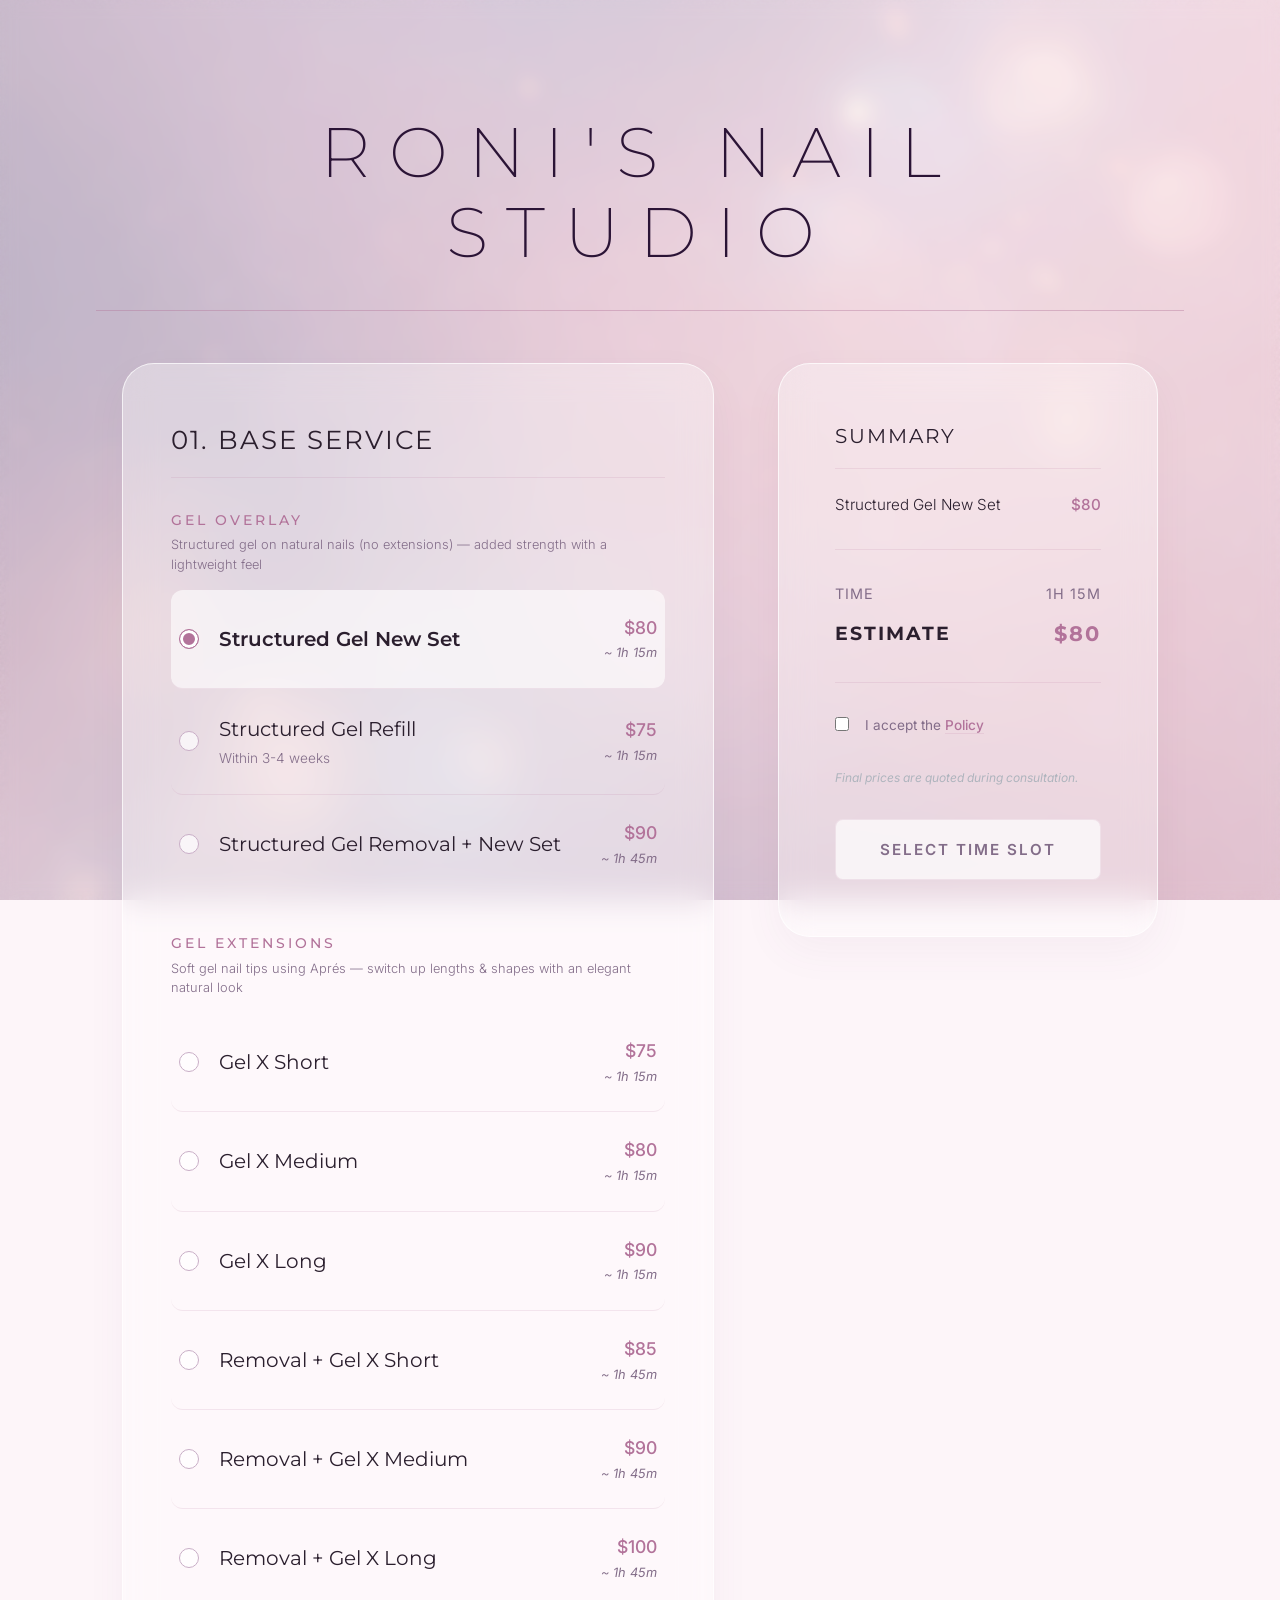
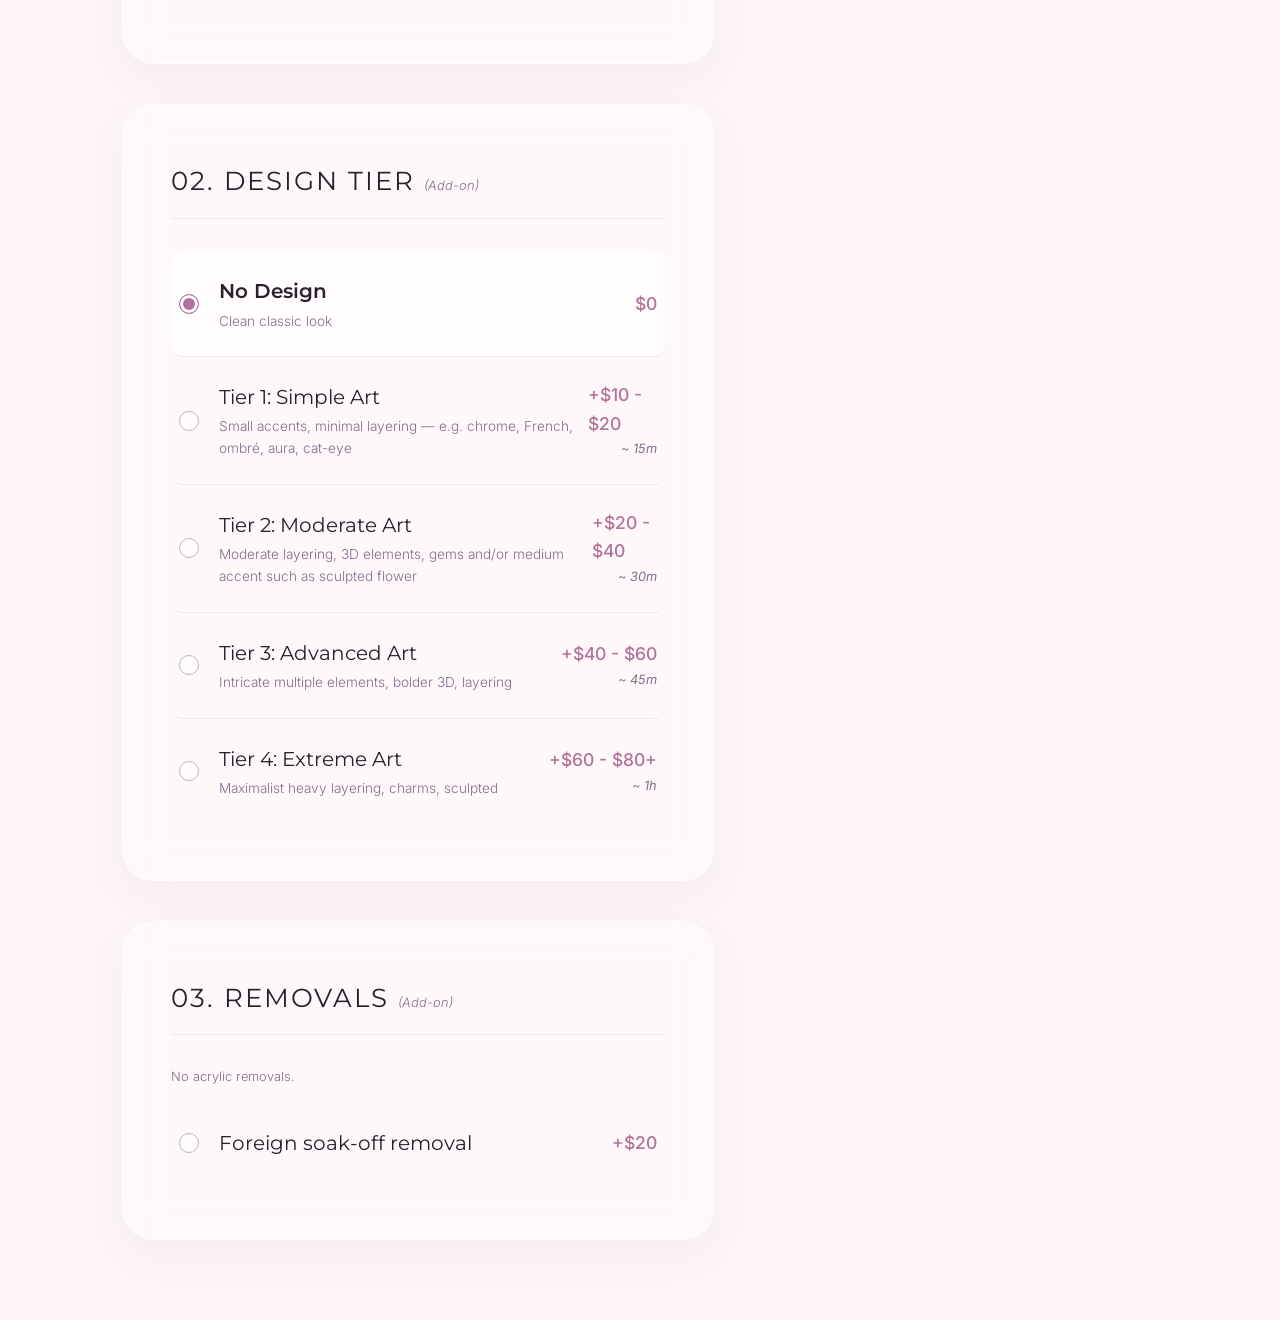
==== index.html @ 849ccb91 "Add absolute og:url and og:image for Instagram/Meta link previews Made-with: Cursor" ====
<!DOCTYPE html>
<html lang="en">
<head>
    <meta charset="UTF-8">
    <meta name="viewport" content="width=device-width, initial-scale=1.0">
    <link rel="icon" href="favicon.png" type="image/png">
    <link rel="apple-touch-icon" href="favicon.png">
    <title>Roni's Nail Studio</title>
    <meta name="description" content="Roni's Nail Studio">
    <meta property="og:url" content="https://ronisnailstudio.com/">
    <meta property="og:title" content="Roni's Nail Studio">
    <meta property="og:description" content="Roni's Nail Studio">
    <meta property="og:type" content="website">
    <meta property="og:site_name" content="Roni's Nail Studio">
    <meta property="og:image" content="https://ronisnailstudio.com/favicon.png">
    <meta property="og:image:width" content="512">
    <meta property="og:image:height" content="512">
    <meta property="og:image:alt" content="Roni's Nail Studio">
    <meta name="twitter:card" content="summary">
    <meta name="twitter:title" content="Roni's Nail Studio">
    <meta name="twitter:description" content="Roni's Nail Studio">
    <meta name="twitter:image" content="https://ronisnailstudio.com/favicon.png">
    <link rel="stylesheet" href="styles.css?v=montserrat-wordmark-5">
    <!-- Premium Fonts -->
    <link href="https://fonts.googleapis.com/css2?family=Montserrat:wght@200;300;400;500&family=Playfair+Display:ital,wght@0,400;0,500;0,600;1,400&family=Inter:wght@300;400;500;600&display=swap" rel="stylesheet">
</head>
<body>
    <div class="background-texture"></div>
    <div class="background-overlay"></div>
    
    <header class="hero">
        <div class="title-wrapper">
            <h1>Roni's Nail Studio</h1>
        </div>
    </header>

    <main class="container">
        <div class="booking-form">

            <!-- Step 1: Base Service -->
            <section class="form-section">
                <h2>01. Base Service</h2>

                <!-- Gel Overlay Category -->
                <h3 class="category-label">Gel Overlay</h3>
                <p class="category-desc">Structured gel on natural nails (no extensions) — added strength with a lightweight feel</p>
                <div class="service-list">
                    <label class="list-row luxury-radio">
                        <input type="radio" name="base-service" value="sg-new" data-price="80" data-time="75" checked>
                        <div class="row-content">
                            <div class="row-info">
                                <h3>Structured Gel New Set</h3>
                            </div>
                            <div class="row-meta">
                                <span class="price">$80</span>
                                <span class="time">~ 1h 15m</span>
                            </div>
                        </div>
                    </label>
                    <label class="list-row luxury-radio">
                        <input type="radio" name="base-service" value="sg-refill" data-price="75" data-time="75">
                        <div class="row-content">
                            <div class="row-info">
                                <h3>Structured Gel Refill</h3>
                                <p class="desc">Within 3-4 weeks</p>
                            </div>
                            <div class="row-meta">
                                <span class="price">$75</span>
                                <span class="time">~ 1h 15m</span>
                            </div>
                        </div>
                    </label>
                    <label class="list-row luxury-radio">
                        <input type="radio" name="base-service" value="sg-removal-new" data-price="90" data-time="105">
                        <div class="row-content">
                            <div class="row-info">
                                <h3>Structured Gel Removal + New Set</h3>
                            </div>
                            <div class="row-meta">
                                <span class="price">$90</span>
                                <span class="time">~ 1h 45m</span>
                            </div>
                        </div>
                    </label>
                </div>

                <!-- Gel Extensions Category -->
                <h3 class="category-label" style="margin-top: 2.5rem;">Gel Extensions</h3>
                <p class="category-desc">Soft gel nail tips using Aprés — switch up lengths & shapes with an elegant natural look</p>
                <div class="service-list">
                    <label class="list-row luxury-radio">
                        <input type="radio" name="base-service" value="gx-short" data-price="75" data-time="75">
                        <div class="row-content">
                            <div class="row-info">
                                <h3>Gel X Short</h3>
                            </div>
                            <div class="row-meta">
                                <span class="price">$75</span>
                                <span class="time">~ 1h 15m</span>
                            </div>
                        </div>
                    </label>
                    <label class="list-row luxury-radio">
                        <input type="radio" name="base-service" value="gx-medium" data-price="80" data-time="75">
                        <div class="row-content">
                            <div class="row-info">
                                <h3>Gel X Medium</h3>
                            </div>
                            <div class="row-meta">
                                <span class="price">$80</span>
                                <span class="time">~ 1h 15m</span>
                            </div>
                        </div>
                    </label>
                    <label class="list-row luxury-radio">
                        <input type="radio" name="base-service" value="gx-long" data-price="90" data-time="75">
                        <div class="row-content">
                            <div class="row-info">
                                <h3>Gel X Long</h3>
                            </div>
                            <div class="row-meta">
                                <span class="price">$90</span>
                                <span class="time">~ 1h 15m</span>
                            </div>
                        </div>
                    </label>
                    <label class="list-row luxury-radio">
                        <input type="radio" name="base-service" value="gx-removal-short" data-price="85" data-time="105">
                        <div class="row-content">
                            <div class="row-info">
                                <h3>Removal + Gel X Short</h3>
                            </div>
                            <div class="row-meta">
                                <span class="price">$85</span>
                                <span class="time">~ 1h 45m</span>
                            </div>
                        </div>
                    </label>
                    <label class="list-row luxury-radio">
                        <input type="radio" name="base-service" value="gx-removal-medium" data-price="90" data-time="105">
                        <div class="row-content">
                            <div class="row-info">
                                <h3>Removal + Gel X Medium</h3>
                            </div>
                            <div class="row-meta">
                                <span class="price">$90</span>
                                <span class="time">~ 1h 45m</span>
                            </div>
                        </div>
                    </label>
                    <label class="list-row luxury-radio">
                        <input type="radio" name="base-service" value="gx-removal-long" data-price="100" data-time="105">
                        <div class="row-content">
                            <div class="row-info">
                                <h3>Removal + Gel X Long</h3>
                            </div>
                            <div class="row-meta">
                                <span class="price">$100</span>
                                <span class="time">~ 1h 45m</span>
                            </div>
                        </div>
                    </label>
                </div>
            </section>

            <!-- Step 2: Design Tiers (ADD-ON) -->
            <section class="form-section">
                <h2>02. Design Tier <span class="subtitle">(Add-on)</span></h2>
                <div class="service-list tiers">
                    <label class="list-row luxury-radio">
                        <input type="radio" name="design-tier" value="none" data-price-min="0" data-price-max="0" data-time="0" checked>
                        <div class="row-content">
                            <div class="row-info">
                                <h3>No Design</h3>
                                <p class="desc">Clean classic look</p>
                            </div>
                            <div class="row-meta">
                                <span class="price">$0</span>
                            </div>
                        </div>
                    </label>
                    <label class="list-row luxury-radio">
                        <input type="radio" name="design-tier" value="tier1" data-price-min="10" data-price-max="20" data-time="15">
                        <div class="row-content">
                            <div class="row-info">
                                <h3>Tier 1: Simple Art</h3>
                                <p class="desc">Small accents, minimal layering — e.g. chrome, French, ombré, aura, cat-eye</p>
                            </div>
                            <div class="row-meta">
                                <span class="price">+$10 - $20</span>
                                <span class="time">~ 15m</span>
                            </div>
                        </div>
                    </label>
                    <label class="list-row luxury-radio">
                        <input type="radio" name="design-tier" value="tier2" data-price-min="20" data-price-max="40" data-time="30">
                        <div class="row-content">
                            <div class="row-info">
                                <h3>Tier 2: Moderate Art</h3>
                                <p class="desc">Moderate layering, 3D elements, gems and/or medium accent such as sculpted flower</p>
                            </div>
                            <div class="row-meta">
                                <span class="price">+$20 - $40</span>
                                <span class="time">~ 30m</span>
                            </div>
                        </div>
                    </label>
                    <label class="list-row luxury-radio">
                        <input type="radio" name="design-tier" value="tier3" data-price-min="40" data-price-max="60" data-time="45">
                        <div class="row-content">
                            <div class="row-info">
                                <h3>Tier 3: Advanced Art</h3>
                                <p class="desc">Intricate multiple elements, bolder 3D, layering</p>
                            </div>
                            <div class="row-meta">
                                <span class="price">+$40 - $60</span>
                                <span class="time">~ 45m</span>
                            </div>
                        </div>
                    </label>
                    <label class="list-row luxury-radio">
                        <input type="radio" name="design-tier" value="tier4" data-price-min="60" data-price-max="80" data-time="60">
                        <div class="row-content">
                            <div class="row-info">
                                <h3>Tier 4: Extreme Art</h3>
                                <p class="desc">Maximalist heavy layering, charms, sculpted</p>
                            </div>
                            <div class="row-meta">
                                <span class="price">+$60 - $80+</span>
                                <span class="time">~ 1h</span>
                            </div>
                        </div>
                    </label>
                </div>
            </section>

            <!-- Step 3: Removals -->
            <section class="form-section">
                <h2>03. Removals <span class="subtitle">(Add-on)</span></h2>
                <p class="category-desc">No acrylic removals.</p>
                <div class="service-list">
                    <label class="list-row luxury-radio">
                        <input type="checkbox" name="addon-foreign-soakoff" value="1">
                        <div class="row-content">
                            <div class="row-info">
                                <h3>Foreign soak-off removal</h3>
                            </div>
                            <div class="row-meta">
                                <span class="price">+$20</span>
                            </div>
                        </div>
                    </label>
                </div>
            </section>
        </div>

        <aside class="booking-summary-sidebar">
            <div class="summary-card">
                <h2>Summary</h2>
                <ul id="summary-items" class="summary-list">
                    <!-- Dynamic Items Go Here -->
                </ul>
                <hr>
                <div class="summary-total">
                    <div class="total-row">
                        <p class="total-label">Time</p>
                        <span id="total-time">1h 15m</span>
                    </div>
                    <div class="total-row price-row">
                        <h3>Estimate</h3>
                        <h3 id="total-price">$80</h3>
                    </div>
                </div>
                
                <hr>
                
                <div class="policy-agreement">
                    <label class="agreement-label">
                        <input type="checkbox" id="policy-agree-checkbox">
                        <span>I accept the <a href="#" id="open-policy-link">Policy</a></span>
                    </label>
                </div>

                <p class="disclaimer">Final prices are quoted during consultation.</p>
                
                <button id="book-btn" class="cute-btn" disabled>Select Time Slot</button>
            </div>
        </aside>
    </main>

    <!-- Policy Modal -->
    <div id="policy-modal" class="modal-overlay">
        <div class="modal-content">
            <button class="close-btn" id="close-modal">&times;</button>
            <h2 class="modal-title">Studio Policies</h2>
            <p class="policy-lead">New clients must DM before booking—appointments without consultation won't be accepted.</p>
            <p class="policy-lead">Please review our policy before booking.</p>
            
            <div class="policy-section">
                <h3>Payments</h3>
                <ul>
                    <li>Cash or Zelle only. <strong>$5 discount</strong> when paying cash.</li>
                    <li>Please bring exact change (I do not carry change).</li>
                    <li>Prices listed are base prices and may vary depending on design or service. Message me for a quote!</li>
                    <li>Tips will be Venmo or Cash only 🤍</li>
                </ul>
            </div>
            
            <div class="policy-section">
                <h3>Studio Rules</h3>
                <ul>
                    <li>Private 1:1 studio. No guests or children unless arranged prior.</li>
                    <li>I do not remove acrylics. Foreign soak-offs are an additional $20.</li>
                </ul>
            </div>
            
            <div class="policy-section">
                <h3>Booking</h3>
                <ul>
                    <li>Deposits must be sent via Zelle to <a href="mailto:ronisnailstudio@gmail.com">ronisnailstudio@gmail.com</a>.</li>
                    <li>Include your Name + Appt Date/Time in the Zelle notes.</li>
                    <li>Your spot is NOT secured until the deposit is received. Please do not send deposit until I confirm the time!</li>
                </ul>
            </div>
            
            <div class="policy-section">
                <h3>Arrival & Refusals</h3>
                <ul>
                    <li>Parking and a waiting area are available.</li>
                    <li>No shows will forfeit their deposit. To rebook, you must prepay the full service amount (<strong>non-refundable</strong>). Multiple no-shows = permanently banned.</li>
                    <li>Any form of disrespect or inappropriate behavior will result in immediate refusal of service.</li>
                    <li>I will not work on severely damaged nails or open wounds.</li>
                </ul>
            </div>
            
            <div class="policy-section">
                <h3>Service Info & Refunds</h3>
                <ul>
                    <li>Appointments typically last 1-2.5 hours (up to 3+ for intricate designs).</li>
                    <li>Pricing is determined by the level of difficulty and time required.</li>
                    <li>Refills recommended every 3 weeks. Sets 4+ weeks are charged as a new set.</li>
                    <li>Please send inspo pics 2-3 days before your appointment. Exact replicas are not always possible. No freestyles.</li>
                    <li><strong>No Refunds.</strong> Please make sure you are satisfied during or immediately after your appointment.</li>
                </ul>
            </div>

            <div class="modal-footer">
                <button class="cute-btn" id="modal-agree-btn">I Understand & Agree</button>
            </div>
        </div>
    </div>

    <script src="script.js"></script>
</body>
</html>
---- styles.css ----
:root {
    /* Luxury Pastel Lilac Palette */
    --bg-overlay: rgba(246, 235, 250, 0.2); /* Very sheer wash to reveal background */
    --text-main: #2b1f2e;
    --text-muted: #836d89;
    --text-accent: #b2739a; /* Dusty cute rose */
    --border-line: rgba(178, 115, 154, 0.15); /* Faint pink line */
    --button-bg: #c78eb1; /* Pastel luxurious pinky/mauve */
    --font-heading: 'Montserrat', sans-serif;
    --font-body: 'Inter', sans-serif;
    --site-title-plum: #5a3d4f;
    --hero-wordmark-color: #2b1436;
}

* {
    box-sizing: border-box;
    margin: 0;
    padding: 0;
}

body {
    font-family: var(--font-body);
    color: var(--text-main);
    min-height: 100vh;
    overflow-x: hidden;
    line-height: 1.6;
    position: relative;
    background: #fdf5f9; /* Fallback */
    -webkit-font-smoothing: antialiased;
    -moz-osx-font-smoothing: grayscale;
}

/* Base Texture layer: Starry Cute Wallpaper */
.background-texture {
    position: fixed;
    top: 0;
    left: 0;
    width: 100vw;
    height: 100vh;
    background-image: url('bg.png');
    background-size: cover;
    background-position: center;
    background-attachment: fixed;
    z-index: -2;
}

/* The lush pastel wash over the texture */
.background-overlay {
    position: fixed;
    top: 0;
    left: 0;
    width: 100vw;
    height: 100vh;
    background: var(--bg-overlay); 
    backdrop-filter: blur(8px); /* Soft focus */
    -webkit-backdrop-filter: blur(8px);
    z-index: -1;
}

/* Hero — wordmark: Montserrat light, wide tracking */
.hero {
    text-align: center;
    padding: 5.75rem 1rem 3.25rem 1rem;
    display: flex;
    flex-direction: column;
    align-items: center;
}

.title-wrapper {
    display: flex;
    flex-direction: column;
    align-items: center;
    justify-content: center;
    margin-bottom: 0;
    border-bottom: 1px solid rgba(178, 115, 154, 0.4);
    padding: 1.25rem 1.25rem 2.35rem;
    width: 100%;
    max-width: min(68rem, 100%);
    box-sizing: border-box;
}

h1 {
    font-family: var(--font-heading);
    font-size: 2.8rem;
    font-weight: 300;
    text-transform: uppercase;
    letter-spacing: 6px;
    color: var(--text-main);
    line-height: 1.1;
}

.title-wrapper h1 {
    font-family: var(--font-heading);
    font-weight: 200;
    font-style: normal;
    text-transform: uppercase;
    letter-spacing: 0.28em;
    font-size: clamp(2.35rem, 7.2vw, 4.35rem);
    line-height: 1.15;
    width: 100%;
    max-width: 100%;
    overflow-wrap: anywhere;
    color: var(--hero-wordmark-color);
    text-rendering: optimizeLegibility;
    text-shadow: none;
}

.container {
    display: flex;
    justify-content: center;
    align-items: flex-start;
    gap: 4rem;
    max-width: 1100px;
    margin: 0 auto;
    padding: 0 2rem 5rem 2rem;
    flex-wrap: wrap;
}

.booking-form {
    flex: 1;
    min-width: 320px;
    max-width: 600px; 
    display: flex;
    flex-direction: column;
    gap: 2.5rem; 
}

/* Beautiful Structural Sections */
.form-section {
    background: rgba(255, 255, 255, 0.35);
    backdrop-filter: blur(16px);
    -webkit-backdrop-filter: blur(16px);
    border: 1px solid rgba(255, 255, 255, 0.7);
    border-radius: 32px; /* Very soft pebble grouping */
    padding: 3.5rem 3rem;
    box-shadow: 0 15px 40px rgba(119, 78, 120, 0.05); /* Invisible airy shadow */
}

h2 {
    font-family: var(--font-heading);
    font-size: 1.6rem;
    font-weight: 400;
    color: var(--text-main);
    margin-bottom: 2rem;
    padding-bottom: 1rem;
    text-transform: uppercase;
    letter-spacing: 2px;
    border-bottom: 1px solid var(--border-line);
}

.subtitle {
    font-family: var(--font-body);
    font-size: 0.8rem;
    font-weight: 300;
    font-style: italic;
    color: var(--text-muted);
    letter-spacing: 0px;
    text-transform: none;
}

/* Category Labels inside form sections */
.category-label {
    font-family: var(--font-heading);
    font-size: 0.85rem;
    font-weight: 500;
    text-transform: uppercase;
    letter-spacing: 3px;
    color: var(--text-accent);
    margin-bottom: 0.25rem;
    margin-top: 0.5rem;
    padding: 0;
    border-bottom: none;
}

.category-desc {
    font-family: var(--font-body);
    font-size: 0.8rem;
    font-weight: 300;
    color: var(--text-muted);
    margin-bottom: 1rem;
    line-height: 1.5;
}

/* Beautiful Borderless List View INSIDE sections */
.service-list {
    display: flex;
    flex-direction: column;
    gap: 0;
}

.list-row {
    position: relative;
    cursor: pointer;
    background: transparent;
    border: none;
    border-bottom: 1px solid var(--border-line);
    padding: 1.5rem 0.5rem;
    transition: all 0.3s ease;
    border-radius: 12px;
}

.list-row:last-child {
    border-bottom: none;
}

/* Delicate Hover Effect */
.list-row:hover {
    background: rgba(255, 255, 255, 0.3); /* Soft glass highlight inside section */
    transform: translateX(4px);
}

.list-row input[type="radio"], .list-row input[type="checkbox"] {
    position: absolute;
    opacity: 0;
}

.row-content {
    display: flex;
    justify-content: space-between;
    align-items: center;
    width: 100%;
}

/* Custom Check/Radio styling */
.luxury-radio .row-content::before,
.luxury-checkbox .row-content::before {
    content: "";
    width: 18px;
    height: 18px;
    border: 1px solid #c8adc6;
    background: rgba(255,255,255,0.7);
    border-radius: 50%; /* Circle for radio */
    margin-right: 1.25rem;
    transition: all 0.25s ease;
    flex-shrink: 0;
}

.luxury-checkbox .row-content::before {
    border-radius: 3px; /* Soft square for checkbox */
}

.list-row:has(input:checked) .row-content::before {
    border-color: var(--text-accent);
    background: var(--text-accent);
    box-shadow: inset 0 0 0 3px #fff;
}

.list-row:has(input:checked) {
    background: rgba(255, 255, 255, 0.6); /* Highlights selection */
}

.list-row:has(input:checked) h3 {
    font-weight: 600;
    color: var(--text-main);
}

.align-center {
    align-items: center !important;
}

.row-info {
    display: flex;
    flex-direction: column;
    gap: 0.2rem;
    flex-grow: 1; /* Pushes meta to right */
}

.row-info h3 {
    font-family: var(--font-heading);
    font-size: 1.25rem;
    font-weight: 400;
    color: var(--text-main);
    transition: font-weight 0.2s;
}

.row-info .desc {
    font-size: 0.85rem;
    color: var(--text-muted);
    font-weight: 300;
}

.row-meta {
    display: flex;
    flex-direction: column;
    align-items: flex-end;
    gap: 0.1rem;
}

.row-meta .price {
    font-family: var(--font-body);
    font-size: 1.1rem;
    font-weight: 500;
    color: var(--text-accent); /* Cute pastel price */
}

.row-meta .time {
    font-size: 0.8rem;
    color: var(--text-muted);
    font-style: italic;
}

/* Elegant Floating Summary */
.booking-summary-sidebar {
    width: 380px;
    position: sticky;
    top: 5rem;
}

.summary-card {
    background: rgba(255, 255, 255, 0.35);
    backdrop-filter: blur(16px);
    -webkit-backdrop-filter: blur(16px);
    border: 1px solid rgba(255, 255, 255, 0.7);
    border-radius: 32px;
    padding: 3.5rem;
    margin-top: 0;
    box-shadow: 0 15px 40px rgba(119, 78, 120, 0.05);
}

.summary-card h2 {
    font-size: 1.25rem;
    color: var(--text-main);
    text-align: left;
    border-bottom: 1px solid var(--border-line);
    padding-bottom: 1rem;
    margin-bottom: 1.5rem;
    letter-spacing: 2px;
}

.summary-list {
    list-style: none;
    display: flex;
    flex-direction: column;
    gap: 1.25rem;
}

.summary-item {
    display: flex;
    justify-content: space-between;
    align-items: flex-start;
    font-size: 0.95rem;
    font-weight: 300;
    color: var(--text-main);
}

.summary-item .item-price {
    font-weight: 500;
    color: var(--text-accent);
}

hr {
    border: none;
    border-top: 1px solid var(--border-line);
    margin: 2rem 0;
}

.summary-total {
    display: flex;
    flex-direction: column;
    gap: 0.75rem;
    margin-bottom: 2rem;
}

.total-row {
    display: flex;
    justify-content: space-between;
    align-items: center;
}

.total-label, .total-row span {
    font-size: 0.9rem;
    color: var(--text-muted);
    text-transform: uppercase;
    letter-spacing: 1px;
}

.price-row h3 {
    font-family: var(--font-heading);
    font-size: 1.2rem;
    text-transform: uppercase;
    letter-spacing: 2px;
    color: var(--text-main);
    margin-bottom: 0;
}

.price-row h3#total-price {
    font-family: var(--font-heading);
    font-size: 1.3rem;
    color: var(--text-accent);
    white-space: nowrap;
}

.policy-agreement {
    background: transparent;
    padding: 0;
    border: none;
    margin-bottom: 2rem;
}

.agreement-label {
    display: flex;
    align-items: flex-start;
    gap: 1rem;
    font-size: 0.85rem;
    cursor: pointer;
    color: var(--text-muted);
    line-height: 1.5;
}

.agreement-label input {
    margin-top: 2px;
    width: 14px;
    height: 14px;
    accent-color: var(--text-accent);
    cursor: pointer;
}

.agreement-label a {
    color: var(--text-accent);
    font-weight: 500;
    text-decoration: none;
    border-bottom: 1px solid var(--border-line);
    transition: 0.2s;
}

.agreement-label a:hover {
    border-bottom-color: var(--text-accent);
}

.disclaimer {
    font-size: 0.75rem;
    text-align: left;
    color: #aeb4bd;
    margin-bottom: 2rem;
    font-weight: 400;
    font-style: italic;
}

.hidden {
    display: none !important;
}

@keyframes fadeIn {
    from { opacity: 0; transform: translateY(-5px); }
    to { opacity: 1; transform: translateY(0); }
}

.cute-btn {
    width: 100%;
    padding: 1.25rem;
    font-family: var(--font-body);
    font-size: 0.95rem;
    font-weight: 600;
    color: #fff;
    background: var(--button-bg);
    border: none;
    border-radius: 8px; /* Cute but professional */
    cursor: pointer;
    transition: all 0.3s;
    text-transform: uppercase;
    letter-spacing: 2px;
}

.cute-btn:disabled {
    background: rgba(255,255,255,0.7);
    border: 1px solid var(--border-line);
    cursor: not-allowed;
    color: var(--text-muted);
}

.cute-btn:not(:disabled):hover {
    background: #a96f92; /* Beautiful burnished rose shift */
    box-shadow: 0 8px 25px rgba(169, 111, 146, 0.35);
    transform: translateY(-2px);
}

/* Ultra Minimal Modal Styling */
.modal-overlay {
    position: fixed;
    top: 0;
    left: 0;
    width: 100vw;
    height: 100vh;
    background: rgba(246, 235, 250, 0.85); /* Matches background theme */
    backdrop-filter: blur(15px);
    -webkit-backdrop-filter: blur(15px);
    display: flex;
    justify-content: center;
    align-items: center;
    z-index: 100;
    opacity: 0;
    pointer-events: none;
    transition: opacity 0.4s ease;
}

.modal-overlay.active {
    opacity: 1;
    pointer-events: all;
}

.modal-content {
    background: #fff;
    border: 1px solid rgba(255, 255, 255, 0.9);
    width: 90%;
    max-width: 600px;
    max-height: 85vh;
    padding: 3rem;
    border-radius: 32px;
    position: relative;
    overflow-y: auto;
    box-shadow: 0 20px 60px rgba(0,0,0,0.08);
    transform: translateY(20px);
    transition: transform 0.4s cubic-bezier(0.2, 0.8, 0.2, 1);
}

.modal-overlay.active .modal-content {
    transform: translateY(0);
}

/* Scrollbar hiding for that pure aesthetic */
.modal-content::-webkit-scrollbar {
    display: none;
}
.modal-content {
    -ms-overflow-style: none;
    scrollbar-width: none;  
}

.close-btn {
    position: absolute;
    top: 1.5rem;
    right: 2rem;
    background: none;
    border: none;
    font-family: var(--font-body);
    font-size: 2rem;
    font-weight: 300;
    color: var(--text-muted);
    cursor: pointer;
    transition: color 0.2s;
    z-index: 1000;
}

.close-btn:hover {
    color: var(--text-main);
}

.modal-title {
    font-family: var(--font-heading);
    font-size: 2.2rem;
    font-weight: 400;
    color: var(--text-main);
    text-align: left;
    margin-bottom: 2.5rem;
    letter-spacing: 0;
    text-transform: none;
    padding: 0;
    border-bottom: none;
}

.policy-lead {
    font-family: var(--font-body);
    font-size: 1.05rem;
    font-weight: 400;
    color: var(--text-muted);
    line-height: 1.75;
    margin: -0.5rem 0 2.5rem 0;
    max-width: 40rem;
}

#policy-modal .policy-lead {
    margin: 0 0 1.15rem 0;
    max-width: none;
}

#policy-modal .policy-lead:last-of-type {
    margin-bottom: 2rem;
}

.policy-section {
    margin-bottom: 2.5rem;
}

.policy-section h3 {
    font-family: var(--font-body);
    font-size: 0.9rem;
    font-weight: 600;
    text-transform: uppercase;
    letter-spacing: 2px;
    color: var(--text-accent);
    margin-bottom: 1.25rem;
    border-bottom: none;
}

.policy-section ul {
    list-style-type: none;
    padding-left: 0;
}

.policy-section li {
    font-size: 0.95rem;
    font-weight: 300;
    margin-bottom: 1rem;
    color: var(--text-main);
    line-height: 1.6;
    position: relative;
    padding-left: 1.5rem;
}

.policy-section li::before {
    content: "—";
    position: absolute;
    left: 0;
    color: var(--text-accent);
    font-size: 0.9rem;
}

.policy-section a {
    color: var(--text-accent);
    text-decoration: none;
    border-bottom: 1px solid currentColor;
}

.modal-footer {
    margin-top: 3rem;
    text-align: left;
}

.modal-footer .cute-btn {
    width: auto;
    padding: 1.25rem 3rem;
}

@media (max-width: 900px) {
    .container {
        flex-direction: column;
        align-items: stretch;
        gap: 3rem;
    }
    
    .booking-summary-sidebar {
        width: 100%;
        position: static;
        margin-top: 0;
    }
    
    .hero {
        padding-top: 5.5rem;
    }

    h1 {
        font-size: 2.8rem;
    }

    .title-wrapper {
        padding-top: 1rem;
        padding-bottom: 2rem;
        padding-left: 0.75rem;
        padding-right: 0.75rem;
    }

    .title-wrapper h1 {
        white-space: nowrap;
        display: inline-block;
        width: auto;
        max-width: none;
        font-size: clamp(1.48rem, 5.5vw + 0.5rem, 2.72rem);
        line-height: 1.06;
        letter-spacing: 0.038em;
        font-weight: 200;
        color: var(--hero-wordmark-color);
    }
}
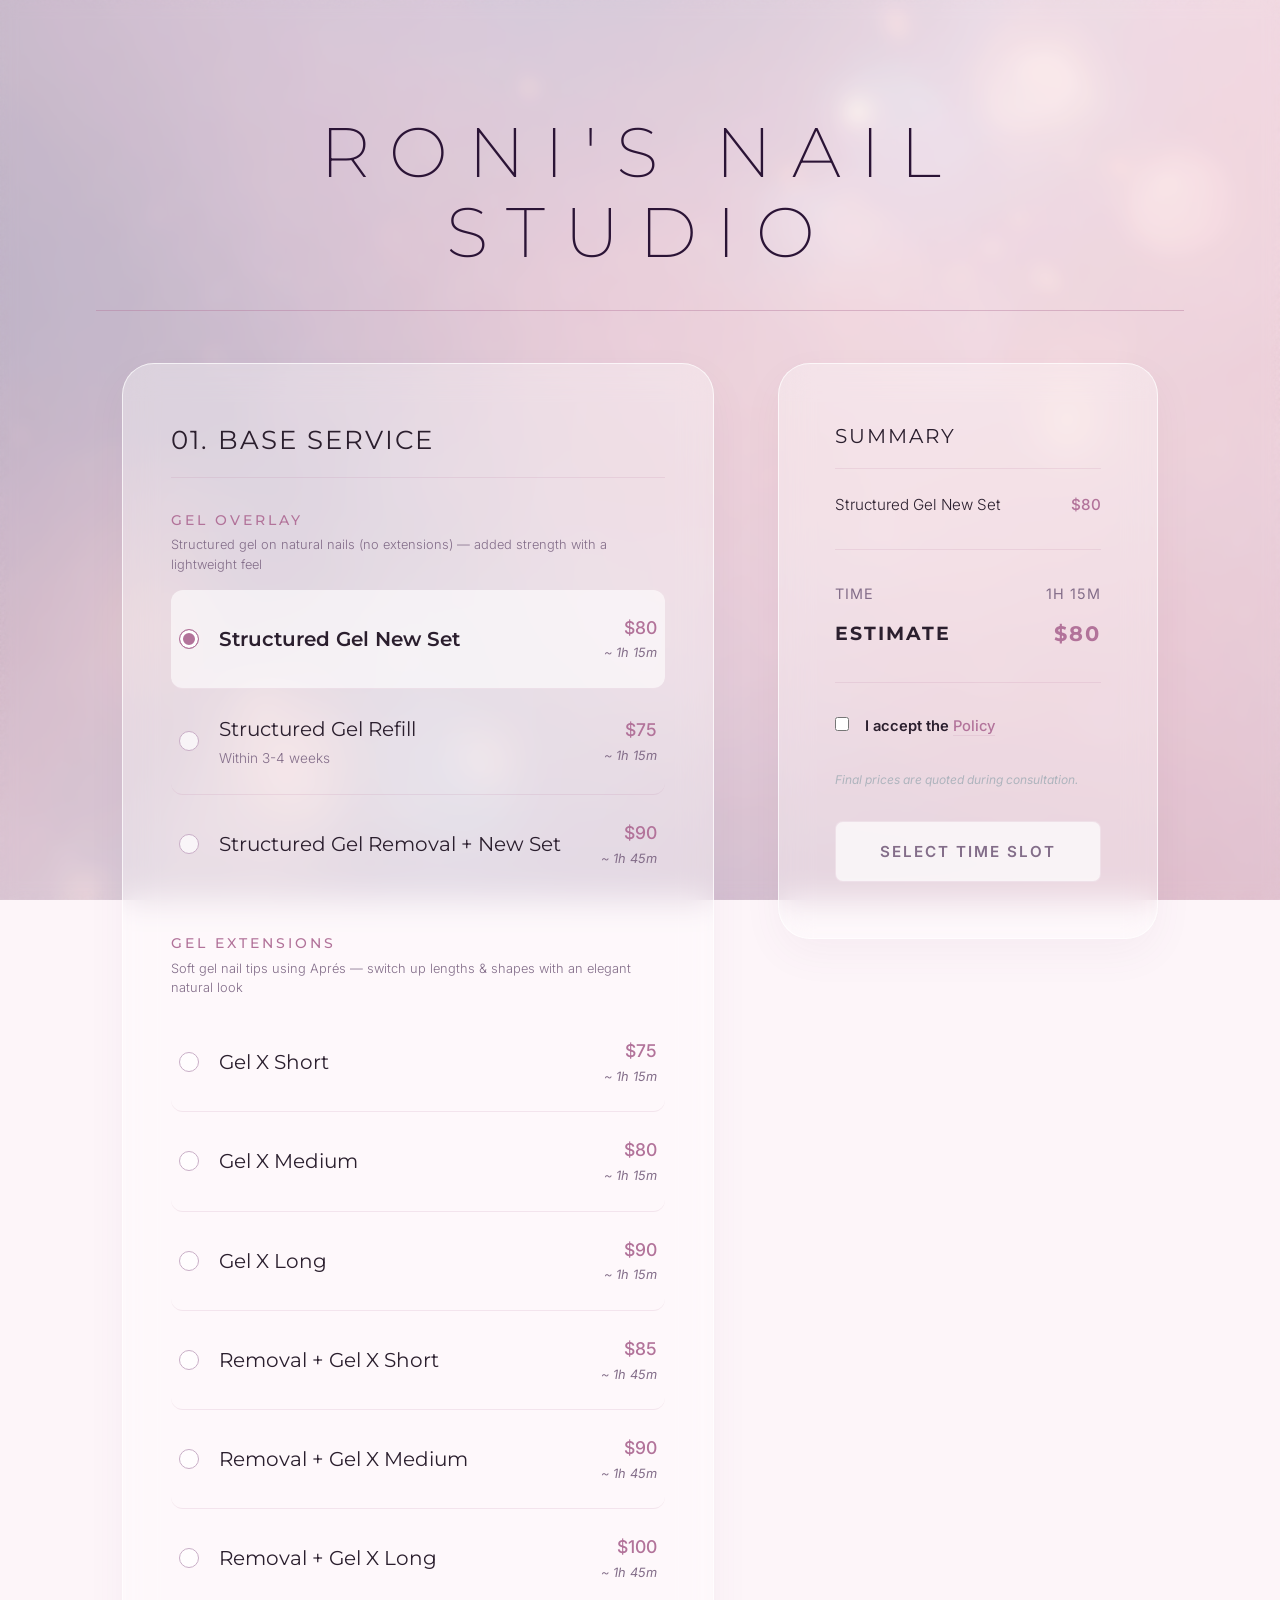
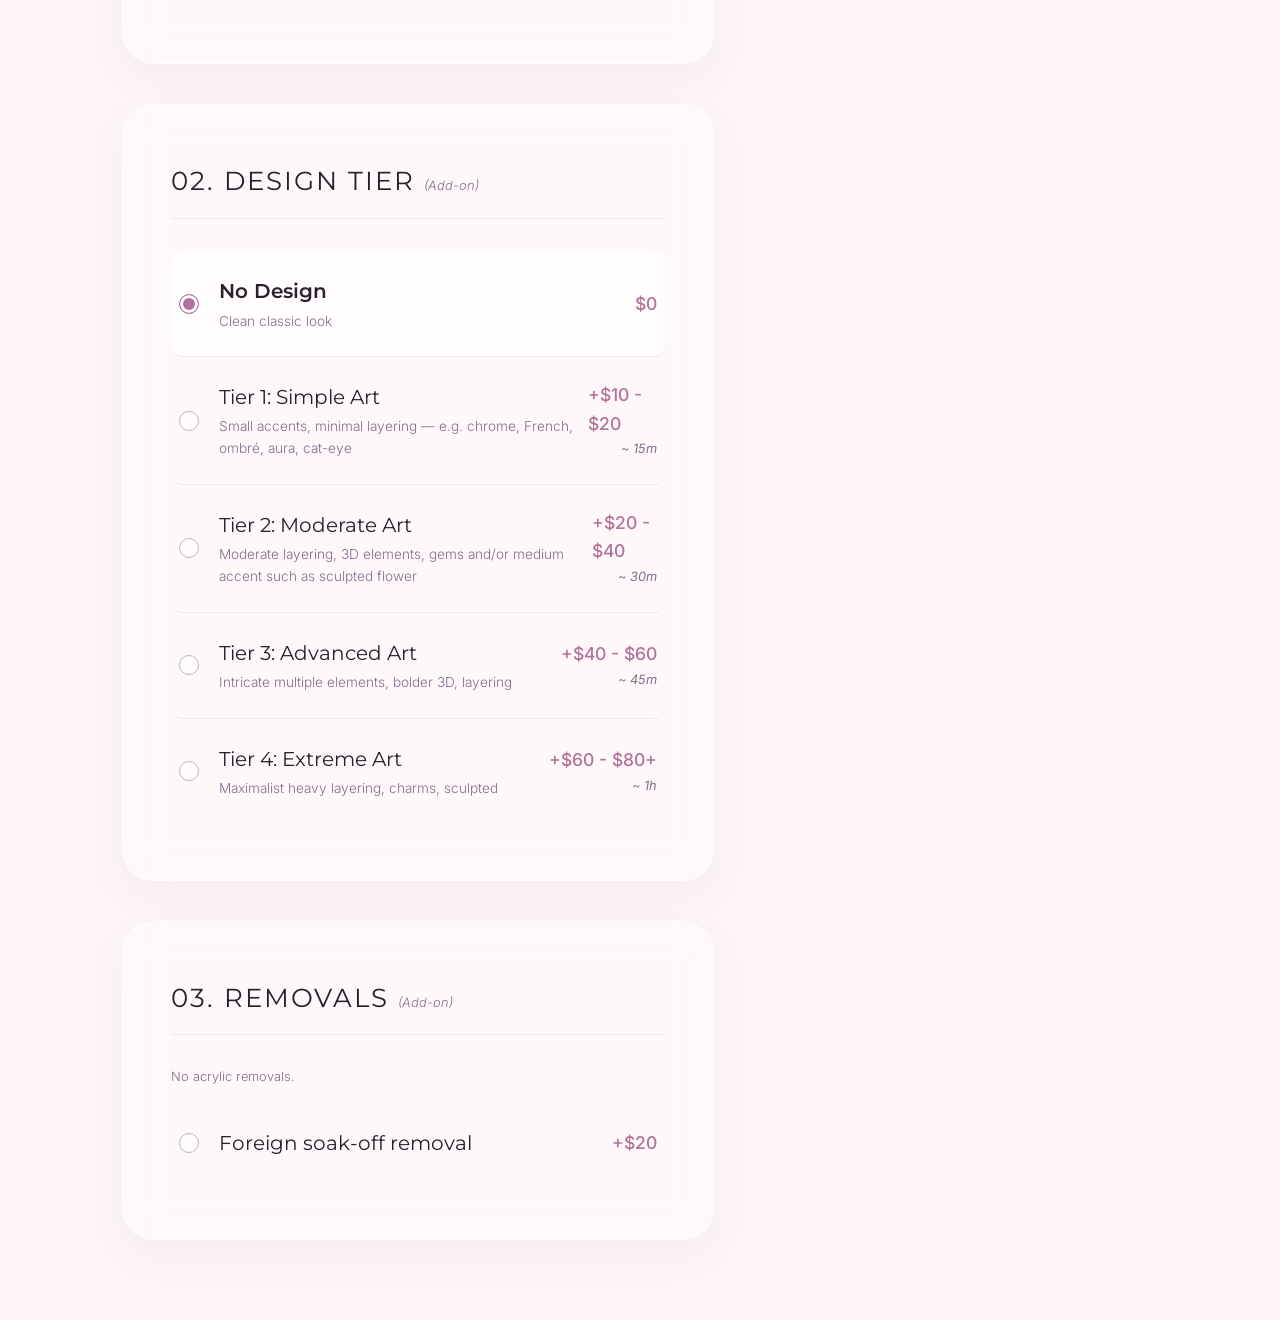
==== commit 7afa1fba: "Make policy copy bolder: callout for DM rule, heavier body text. Increase weights on guidelines and " ====
--- a/index.html
+++ b/index.html
@@ -293,8 +293,8 @@
         <div class="modal-content">
             <button class="close-btn" id="close-modal">&times;</button>
             <h2 class="modal-title">Studio Policies</h2>
-            <p class="policy-lead">New clients must DM before booking—appointments without consultation won't be accepted.</p>
-            <p class="policy-lead">Please review our policy before booking.</p>
+            <p class="policy-lead policy-intro-alert">New clients must DM before booking—appointments without consultation won’t be accepted.</p>
+            <p class="policy-lead policy-intro-standout">Please read our policy below before you book.</p>
             
             <div class="policy-section">
                 <h3>Payments</h3>
@@ -310,6 +310,7 @@
                 <h3>Studio Rules</h3>
                 <ul>
                     <li>Private 1:1 studio. No guests or children unless arranged prior.</li>
+                    <li>I do not work over other artists' work.</li>
                     <li>I do not remove acrylics. Foreign soak-offs are an additional $20.</li>
                 </ul>
             </div>
--- a/styles.css
+++ b/styles.css
@@ -401,10 +401,11 @@
     display: flex;
     align-items: flex-start;
     gap: 1rem;
-    font-size: 0.85rem;
+    font-size: 0.92rem;
+    font-weight: 600;
     cursor: pointer;
-    color: var(--text-muted);
-    line-height: 1.5;
+    color: var(--text-main);
+    line-height: 1.55;
 }
 
 .agreement-label input {
@@ -560,12 +561,29 @@
 
 .policy-lead {
     font-family: var(--font-body);
-    font-size: 1.05rem;
-    font-weight: 400;
-    color: var(--text-muted);
-    line-height: 1.75;
+    font-size: 1.08rem;
+    font-weight: 600;
+    color: var(--text-main);
+    line-height: 1.65;
     margin: -0.5rem 0 2.5rem 0;
     max-width: 40rem;
+}
+
+#policy-modal .policy-intro-alert {
+    font-weight: 700;
+    font-size: clamp(1.05rem, 2.5vw, 1.2rem);
+    text-align: left;
+    background: rgba(169, 111, 146, 0.14);
+    border-left: 4px solid var(--text-accent);
+    padding: 1.1rem 1.35rem;
+    border-radius: 0 14px 14px 0;
+    box-shadow: 0 2px 14px rgba(0, 0, 0, 0.04);
+    max-width: none;
+}
+
+#policy-modal .policy-intro-standout {
+    font-weight: 600;
+    font-size: 1.1rem;
 }
 
 #policy-modal .policy-lead {
@@ -583,7 +601,7 @@
 
 .policy-section h3 {
     font-family: var(--font-body);
-    font-size: 0.9rem;
+    font-size: 0.92rem;
     font-weight: 600;
     text-transform: uppercase;
     letter-spacing: 2px;
@@ -598,11 +616,11 @@
 }
 
 .policy-section li {
-    font-size: 0.95rem;
-    font-weight: 300;
+    font-size: 0.98rem;
+    font-weight: 500;
     margin-bottom: 1rem;
     color: var(--text-main);
-    line-height: 1.6;
+    line-height: 1.65;
     position: relative;
     padding-left: 1.5rem;
 }
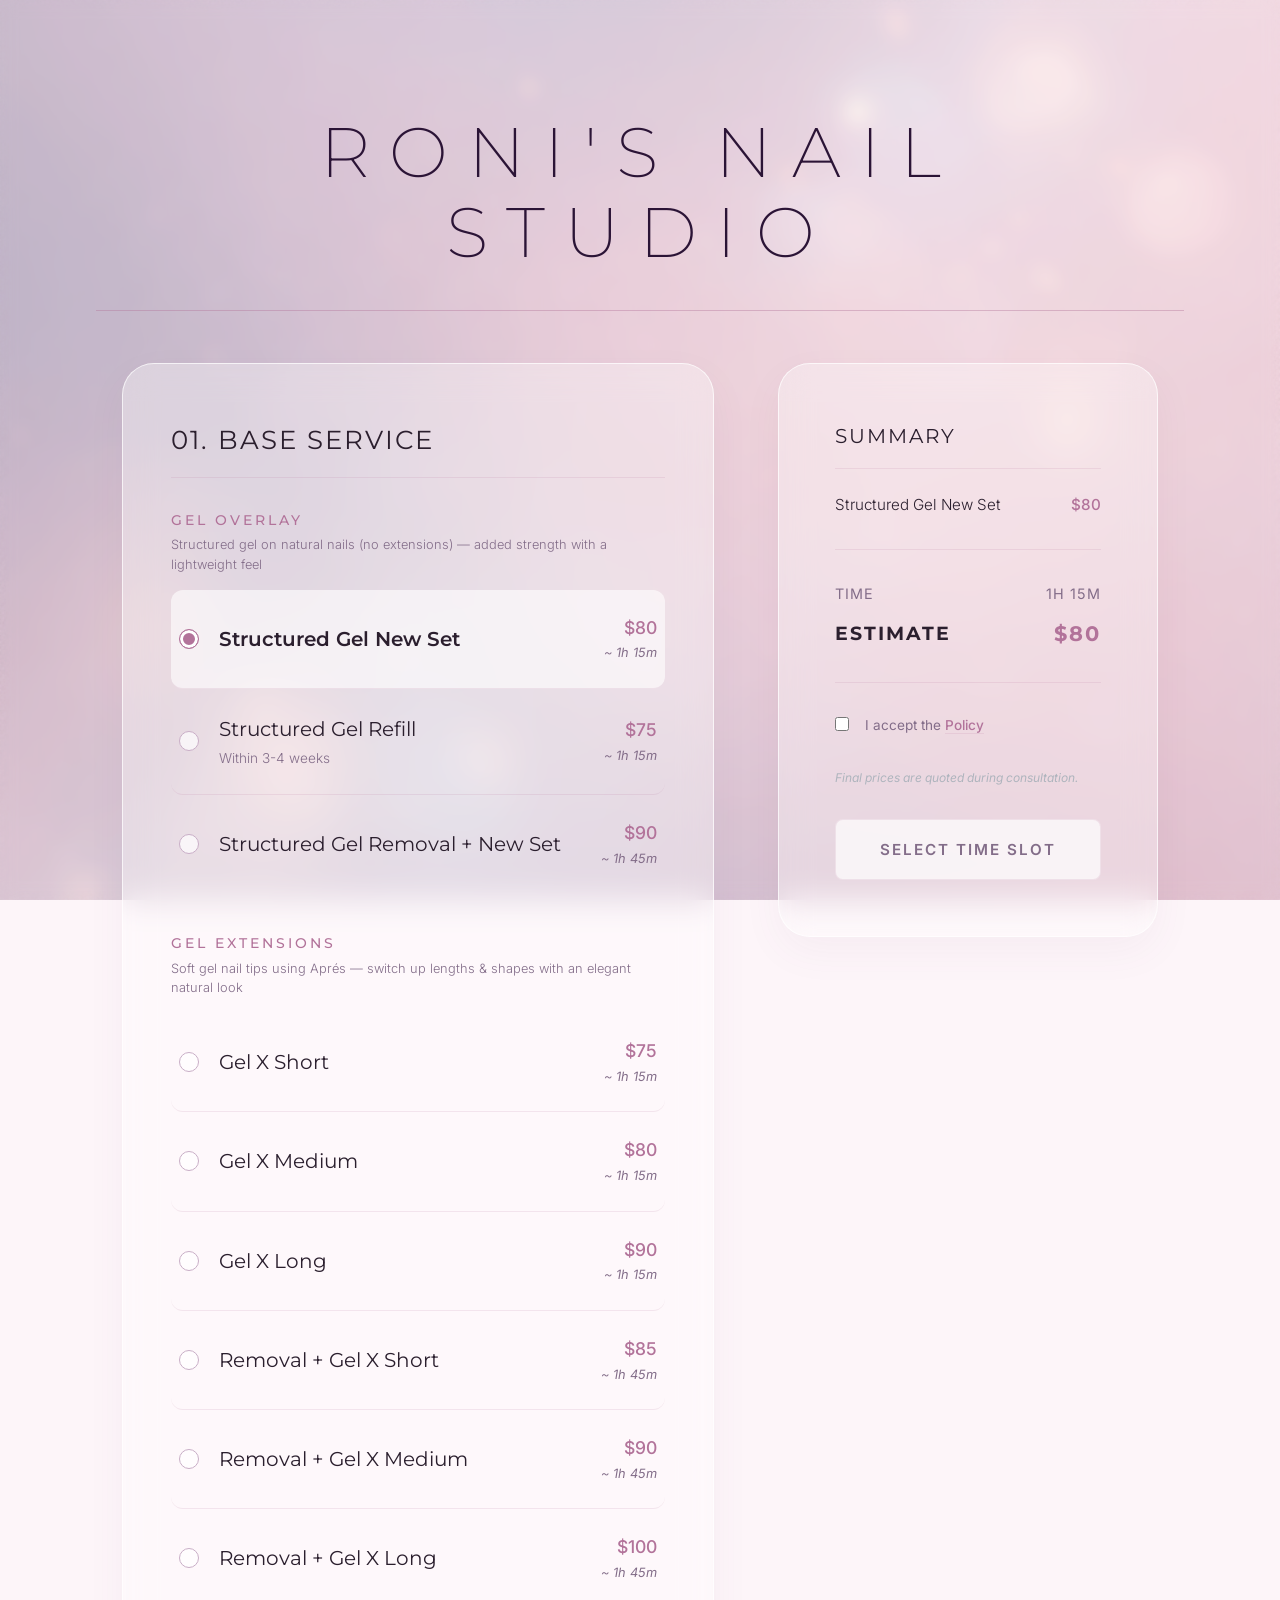
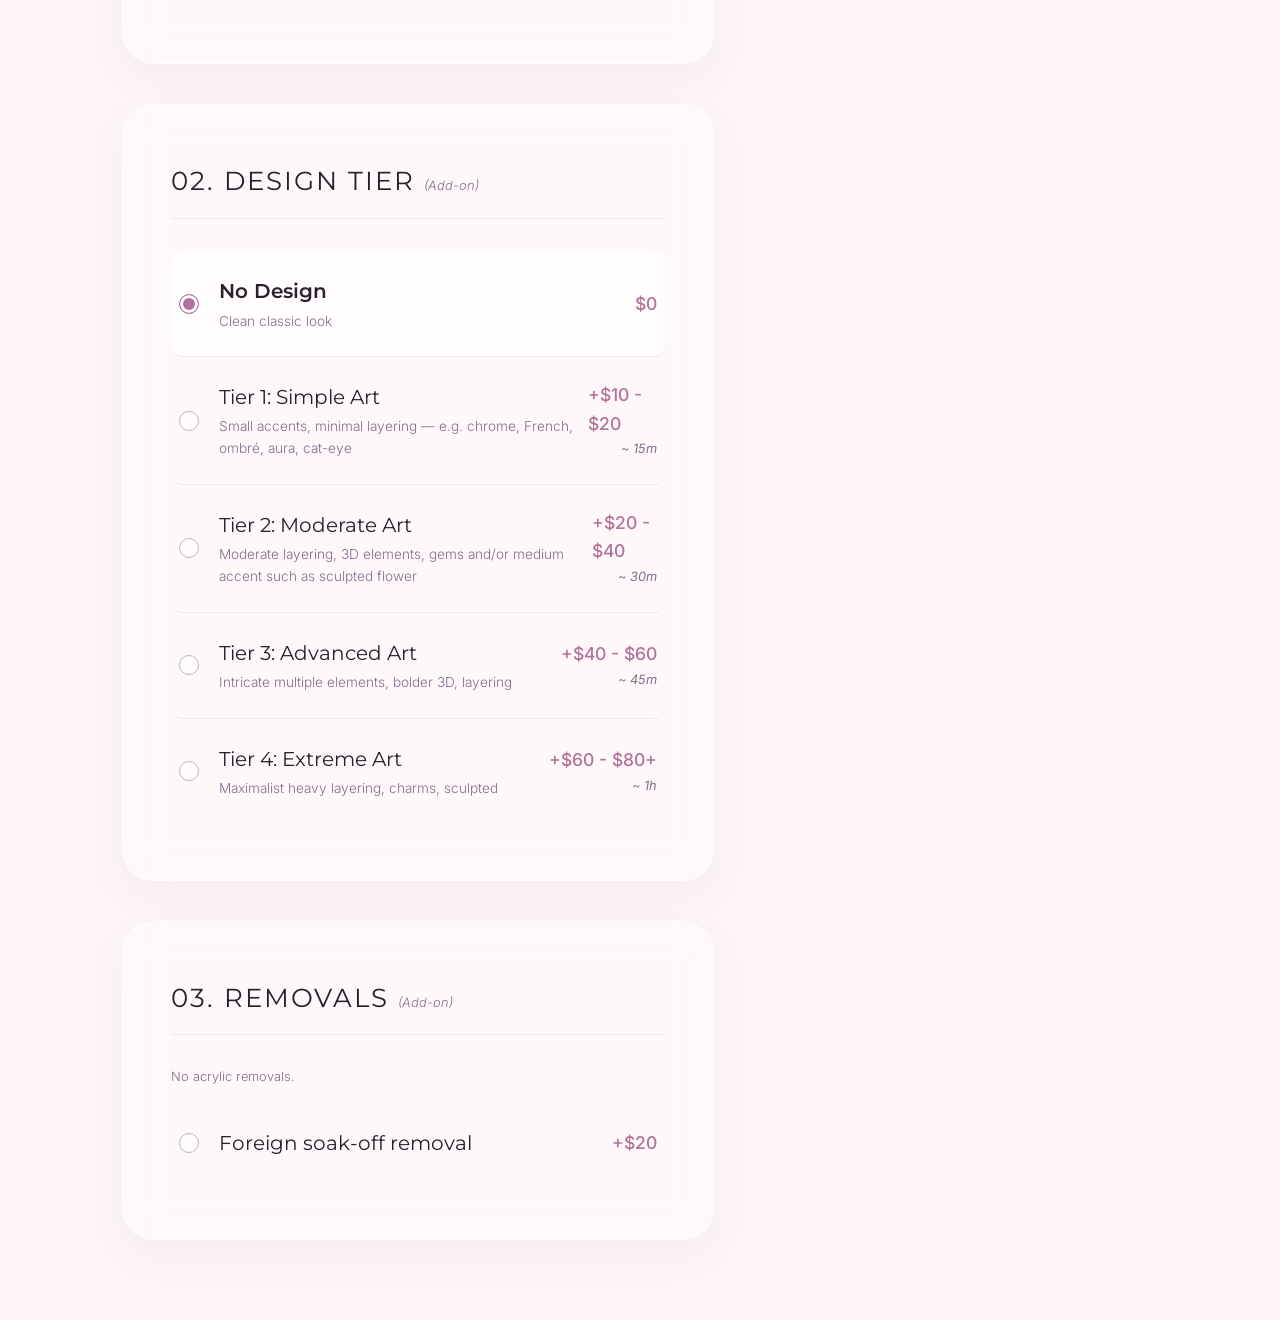
==== commit 72f6e157: "Policy: ask clients to avoid tip/nails in e-payment memos. Made-with: Cursor" ====
--- a/index.html
+++ b/index.html
@@ -300,6 +300,7 @@
                 <h3>Payments</h3>
                 <ul>
                     <li>Cash or Zelle only. <strong>$5 discount</strong> when paying cash.</li>
+                    <li>For Zelle and other electronic payments, do not put <strong>tip</strong> or <strong>nails</strong> in the memo—those words can trigger bank reviews or mismatches. Use your name and appointment date/time.</li>
                     <li>Please bring exact change (I do not carry change).</li>
                     <li>Prices listed are base prices and may vary depending on design or service. Message me for a quote!</li>
                     <li>Tips will be Venmo or Cash only 🤍</li>
@@ -319,7 +320,7 @@
                 <h3>Booking</h3>
                 <ul>
                     <li>Deposits must be sent via Zelle to <a href="mailto:ronisnailstudio@gmail.com">ronisnailstudio@gmail.com</a>.</li>
-                    <li>Include your Name + Appt Date/Time in the Zelle notes.</li>
+                    <li>Include your Name + Appt Date/Time in the Zelle notes. Do not use <strong>tip</strong> or <strong>nails</strong> in the memo.</li>
                     <li>Your spot is NOT secured until the deposit is received. Please do not send deposit until I confirm the time!</li>
                 </ul>
             </div>
--- a/styles.css
+++ b/styles.css
@@ -401,11 +401,10 @@
     display: flex;
     align-items: flex-start;
     gap: 1rem;
-    font-size: 0.92rem;
-    font-weight: 600;
+    font-size: 0.85rem;
     cursor: pointer;
-    color: var(--text-main);
-    line-height: 1.55;
+    color: var(--text-muted);
+    line-height: 1.5;
 }
 
 .agreement-label input {
@@ -561,17 +560,20 @@
 
 .policy-lead {
     font-family: var(--font-body);
-    font-size: 1.08rem;
-    font-weight: 600;
-    color: var(--text-main);
-    line-height: 1.65;
+    font-size: 1.05rem;
+    font-weight: 400;
+    color: var(--text-muted);
+    line-height: 1.75;
     margin: -0.5rem 0 2.5rem 0;
     max-width: 40rem;
 }
 
 #policy-modal .policy-intro-alert {
     font-weight: 700;
+    font-style: normal;
     font-size: clamp(1.05rem, 2.5vw, 1.2rem);
+    color: var(--text-main);
+    line-height: 1.55;
     text-align: left;
     background: rgba(169, 111, 146, 0.14);
     border-left: 4px solid var(--text-accent);
@@ -583,7 +585,10 @@
 
 #policy-modal .policy-intro-standout {
     font-weight: 600;
+    font-style: normal;
     font-size: 1.1rem;
+    color: var(--text-main);
+    line-height: 1.65;
 }
 
 #policy-modal .policy-lead {
@@ -601,7 +606,7 @@
 
 .policy-section h3 {
     font-family: var(--font-body);
-    font-size: 0.92rem;
+    font-size: 0.9rem;
     font-weight: 600;
     text-transform: uppercase;
     letter-spacing: 2px;
@@ -616,11 +621,11 @@
 }
 
 .policy-section li {
-    font-size: 0.98rem;
-    font-weight: 500;
+    font-size: 0.95rem;
+    font-weight: 300;
     margin-bottom: 1rem;
     color: var(--text-main);
-    line-height: 1.65;
+    line-height: 1.6;
     position: relative;
     padding-left: 1.5rem;
 }
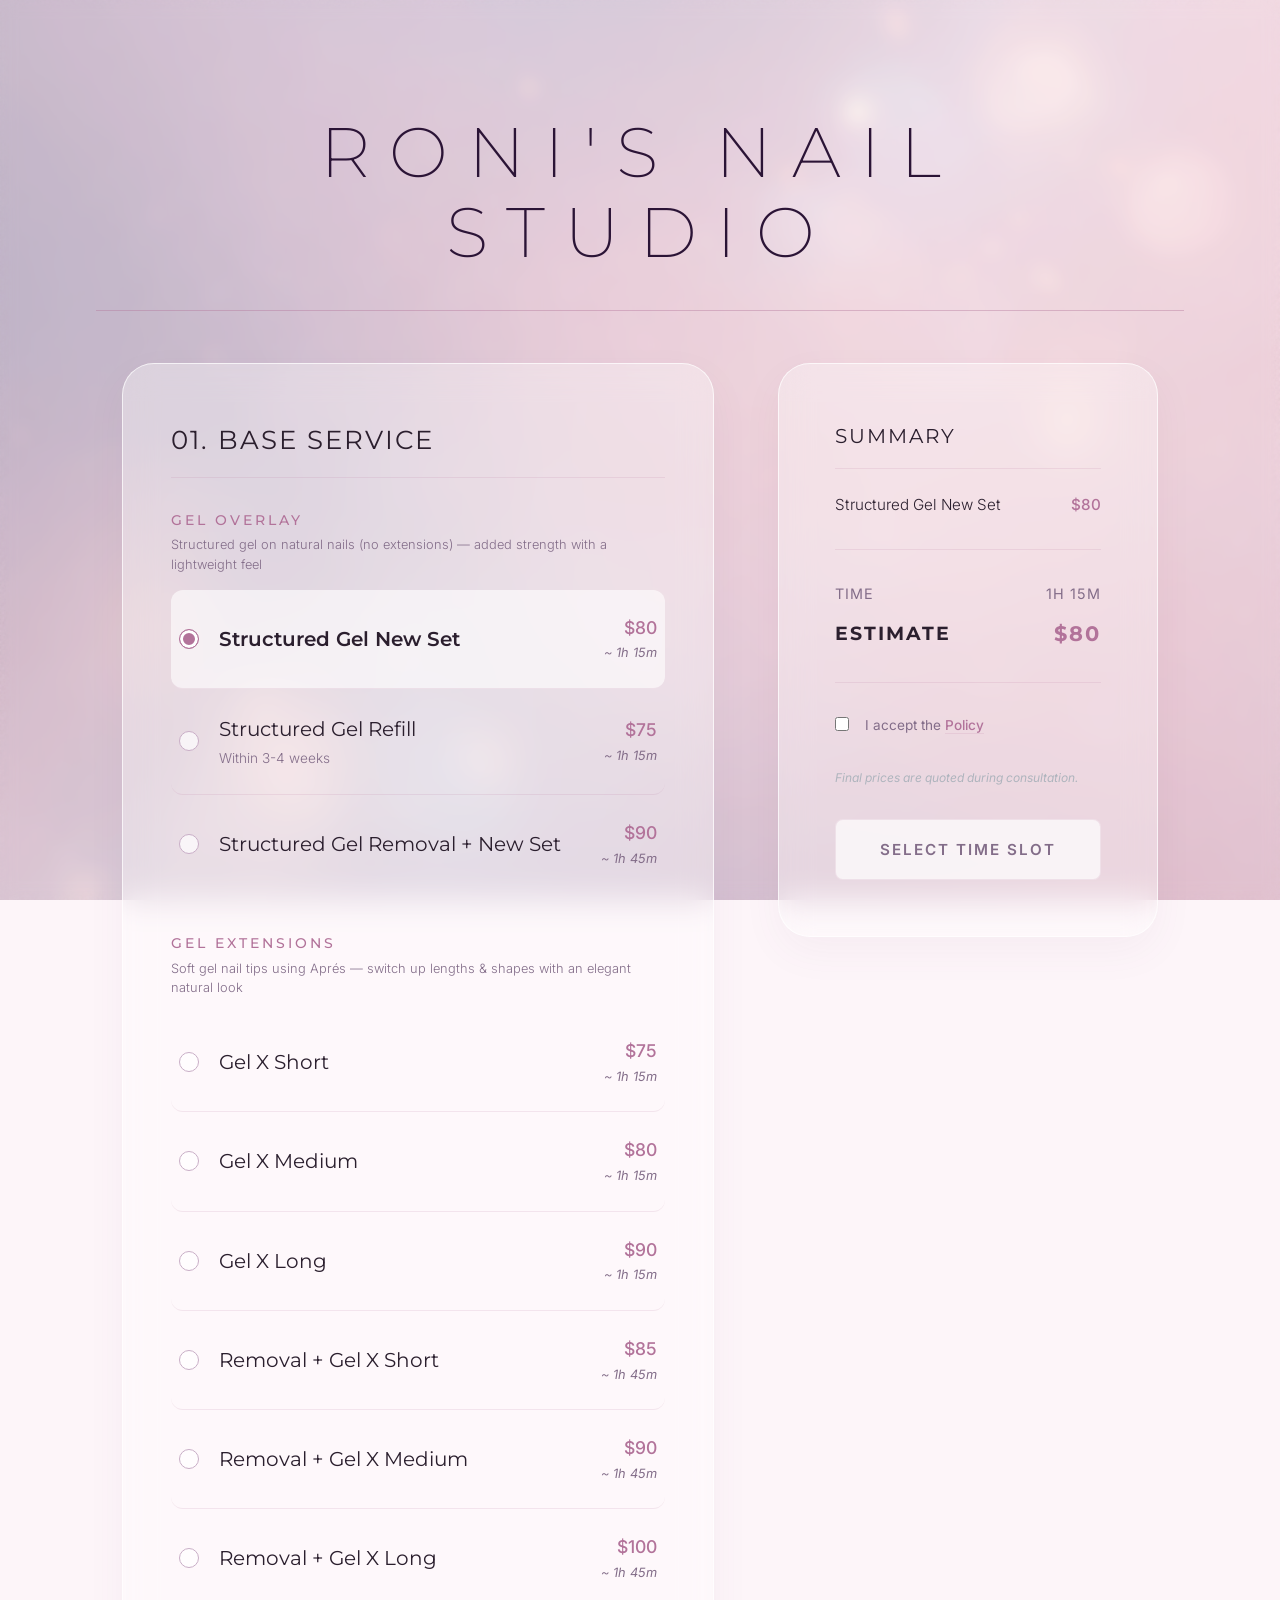
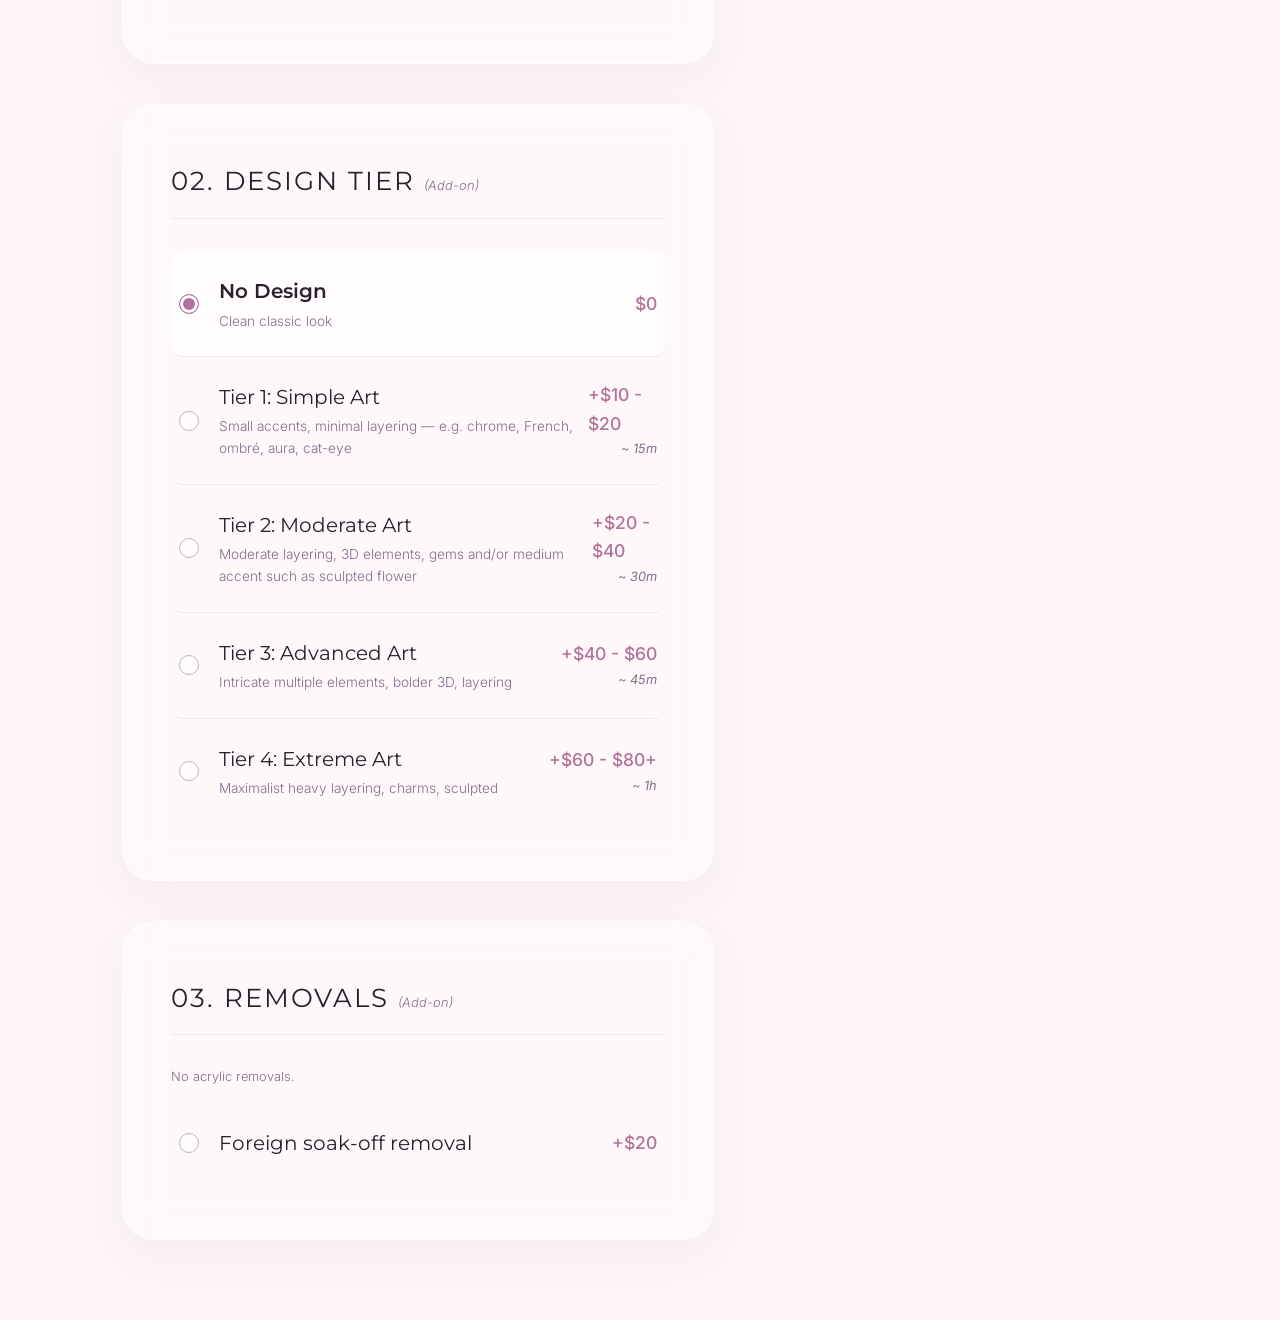
==== commit 2b874a6c: "Policy: clearer e-payment memo wording (tip/nails). Made-with: Cursor" ====
--- a/index.html
+++ b/index.html
@@ -300,7 +300,7 @@
                 <h3>Payments</h3>
                 <ul>
                     <li>Cash or Zelle only. <strong>$5 discount</strong> when paying cash.</li>
-                    <li>For Zelle and other electronic payments, do not put <strong>tip</strong> or <strong>nails</strong> in the memo—those words can trigger bank reviews or mismatches. Use your name and appointment date/time.</li>
+                    <li>Please do not put “tip” or “nails” in e-payment memos. Use your name and appointment date/time instead.</li>
                     <li>Please bring exact change (I do not carry change).</li>
                     <li>Prices listed are base prices and may vary depending on design or service. Message me for a quote!</li>
                     <li>Tips will be Venmo or Cash only 🤍</li>
@@ -320,7 +320,7 @@
                 <h3>Booking</h3>
                 <ul>
                     <li>Deposits must be sent via Zelle to <a href="mailto:ronisnailstudio@gmail.com">ronisnailstudio@gmail.com</a>.</li>
-                    <li>Include your Name + Appt Date/Time in the Zelle notes. Do not use <strong>tip</strong> or <strong>nails</strong> in the memo.</li>
+                    <li>Include your name + appointment date/time in the Zelle notes.</li>
                     <li>Your spot is NOT secured until the deposit is received. Please do not send deposit until I confirm the time!</li>
                 </ul>
             </div>
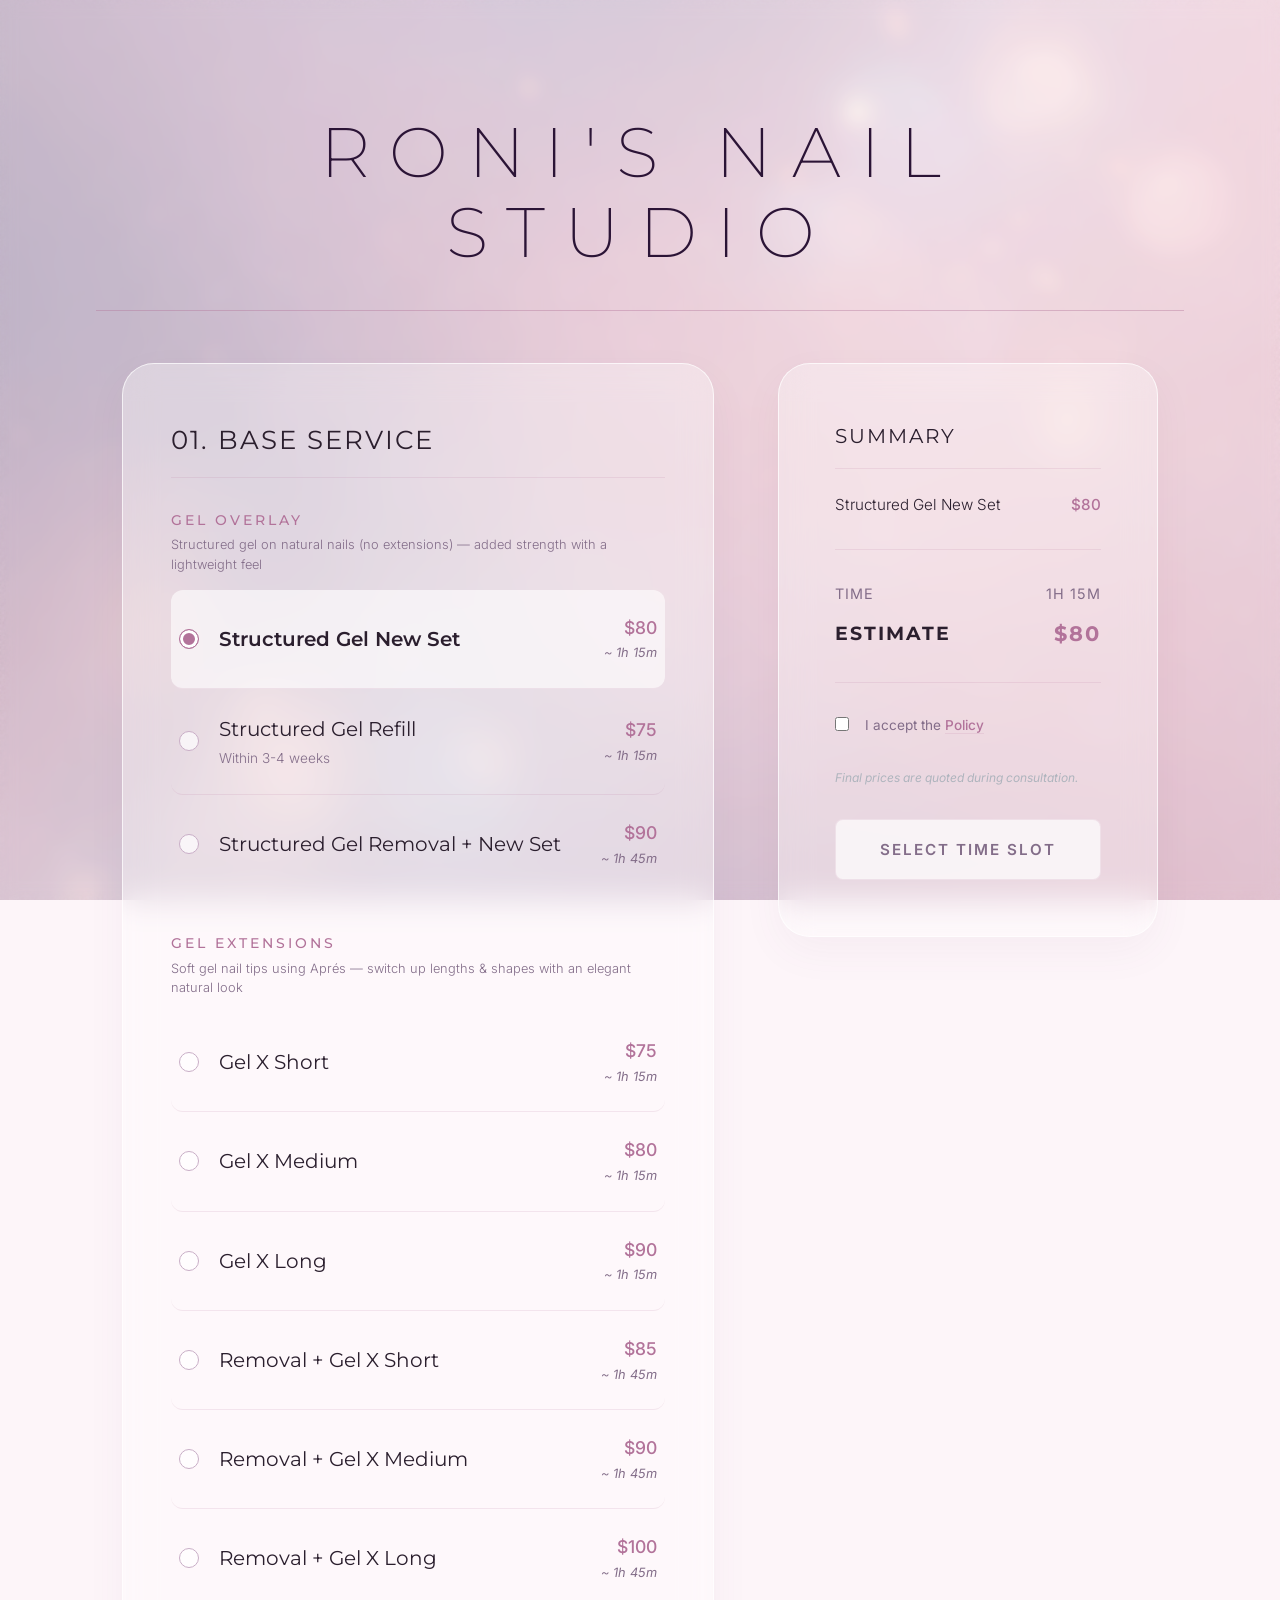
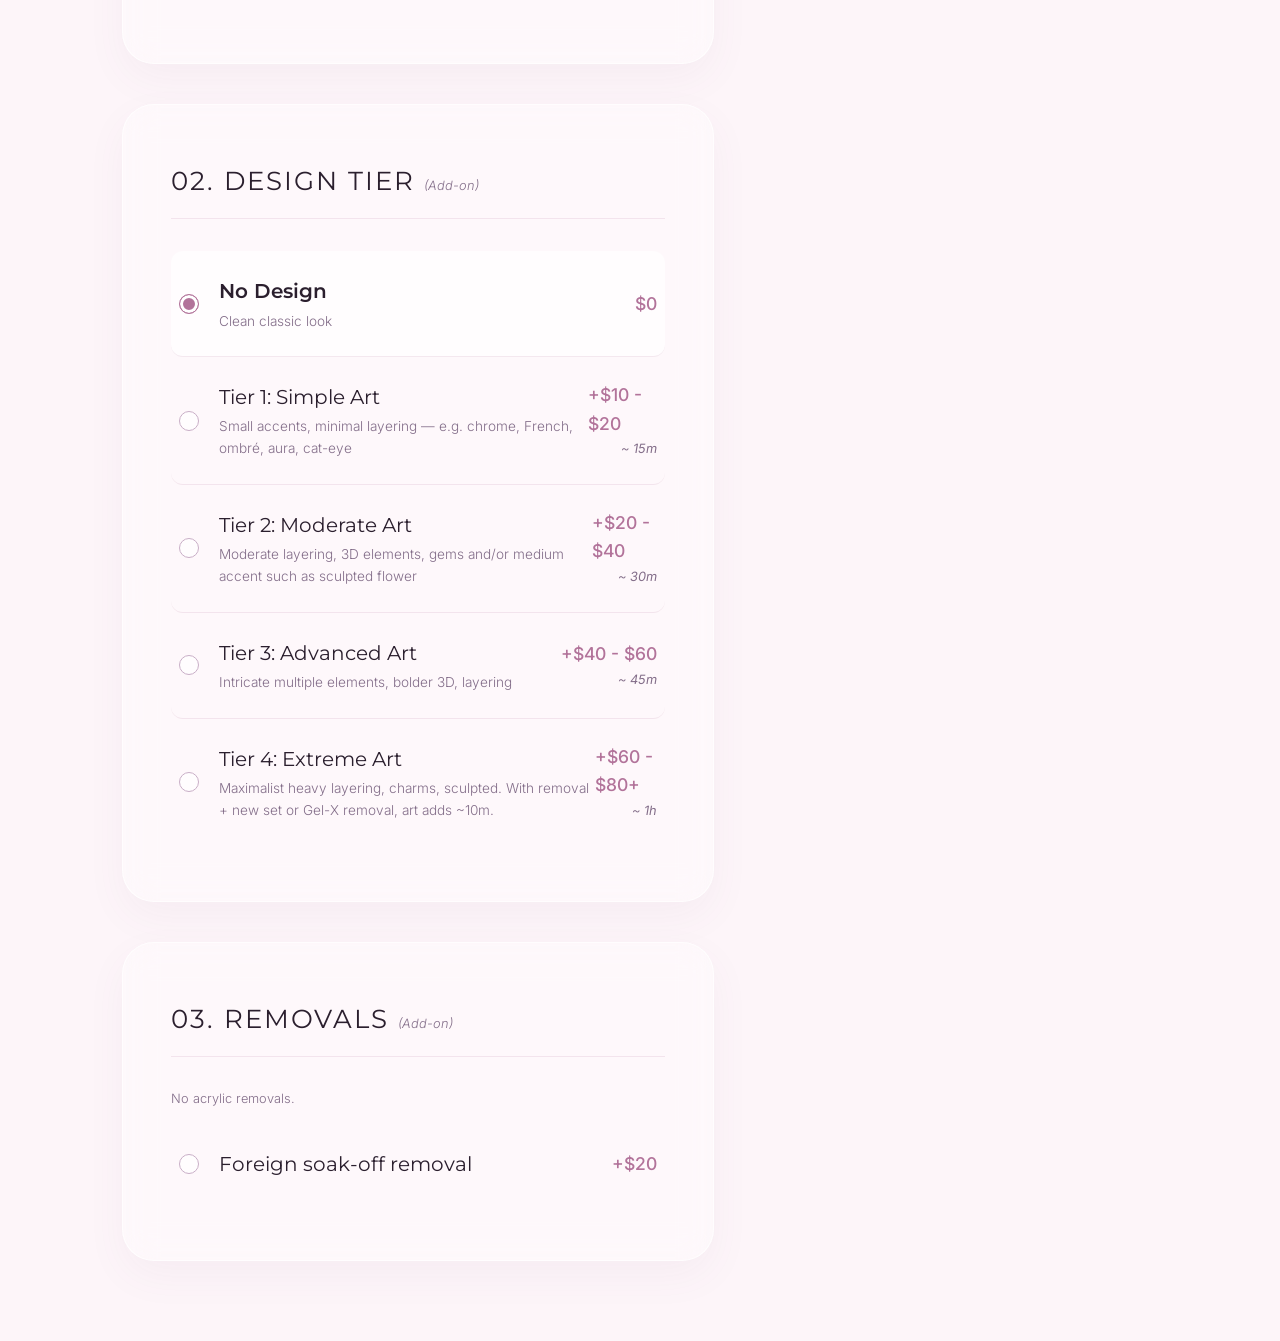
==== commit 2a26860e: "Tier 4: 10m add-on time with removal base services (public + admin). Made-with: Cursor" ====
--- a/index.html
+++ b/index.html
@@ -223,7 +223,7 @@
                         <div class="row-content">
                             <div class="row-info">
                                 <h3>Tier 4: Extreme Art</h3>
-                                <p class="desc">Maximalist heavy layering, charms, sculpted</p>
+                                <p class="desc">Maximalist heavy layering, charms, sculpted. With removal + new set or Gel-X removal, art adds ~10m.</p>
                             </div>
                             <div class="row-meta">
                                 <span class="price">+$60 - $80+</span>
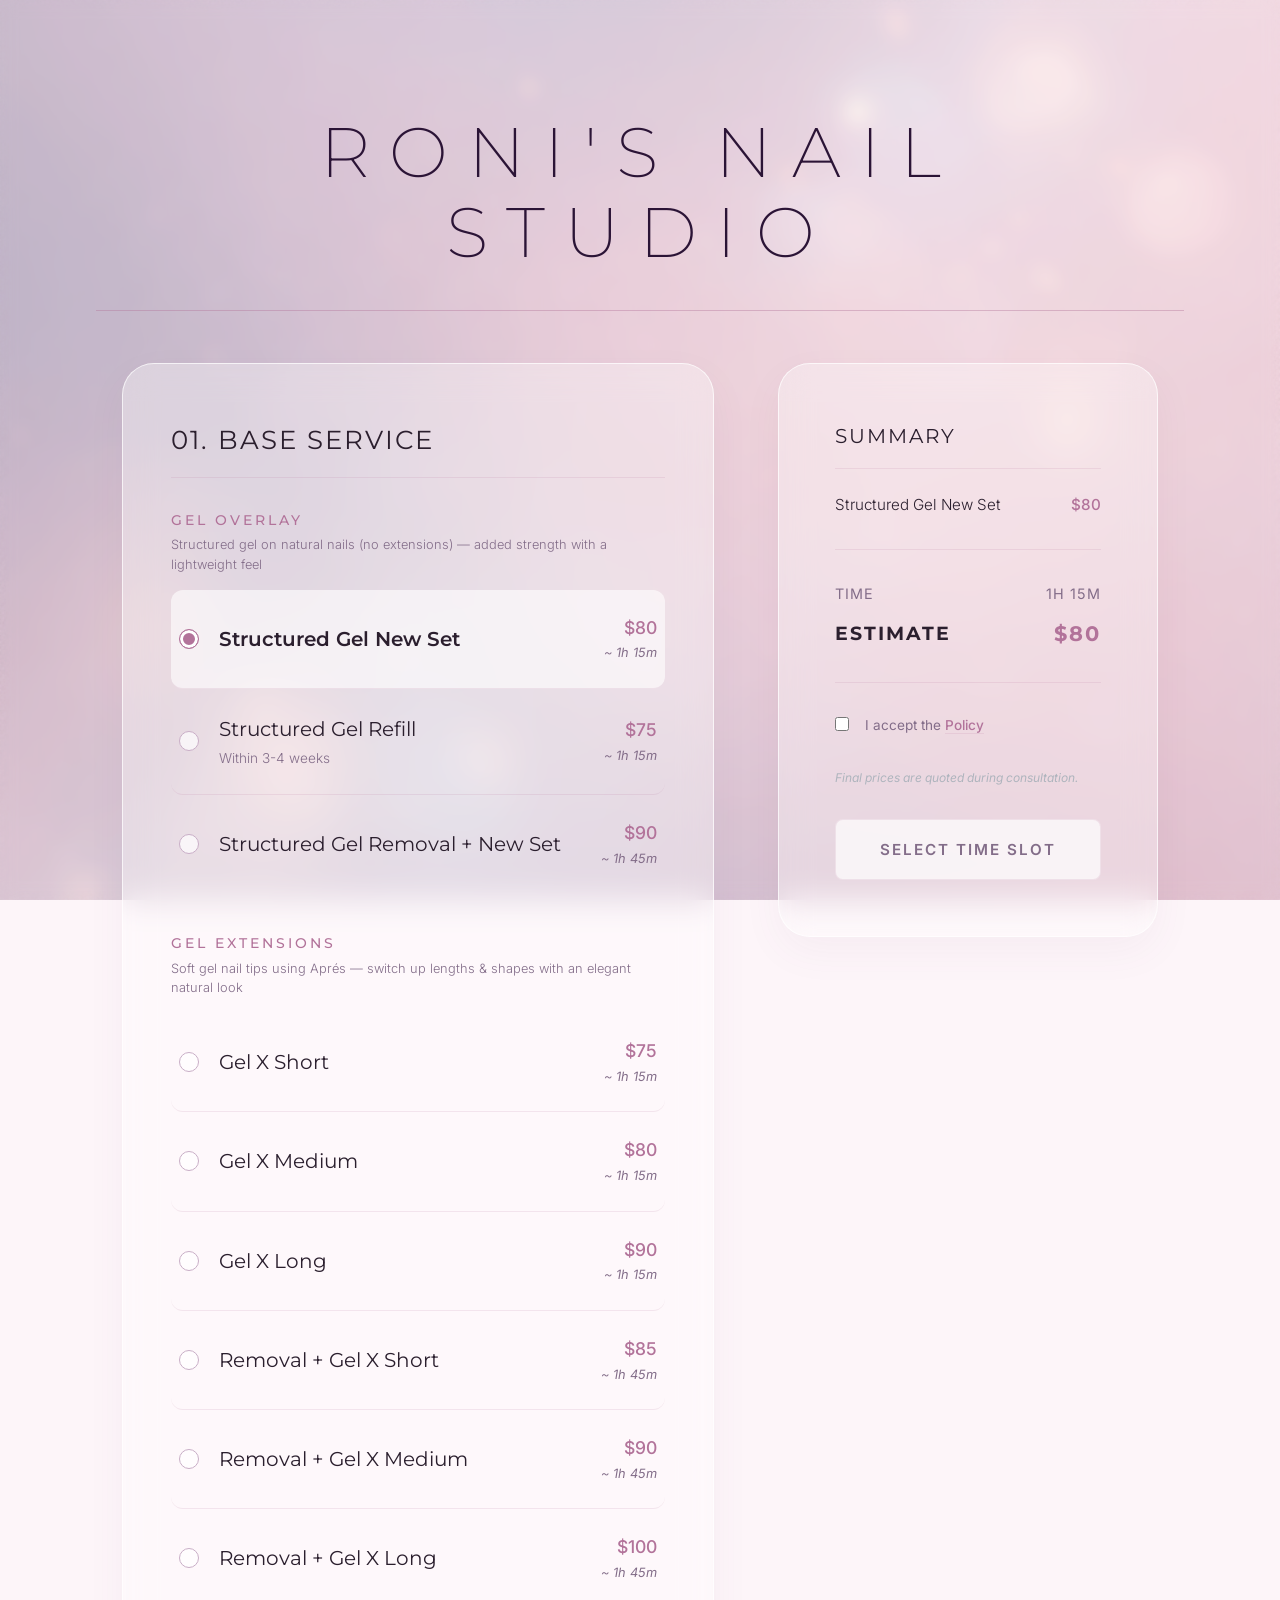
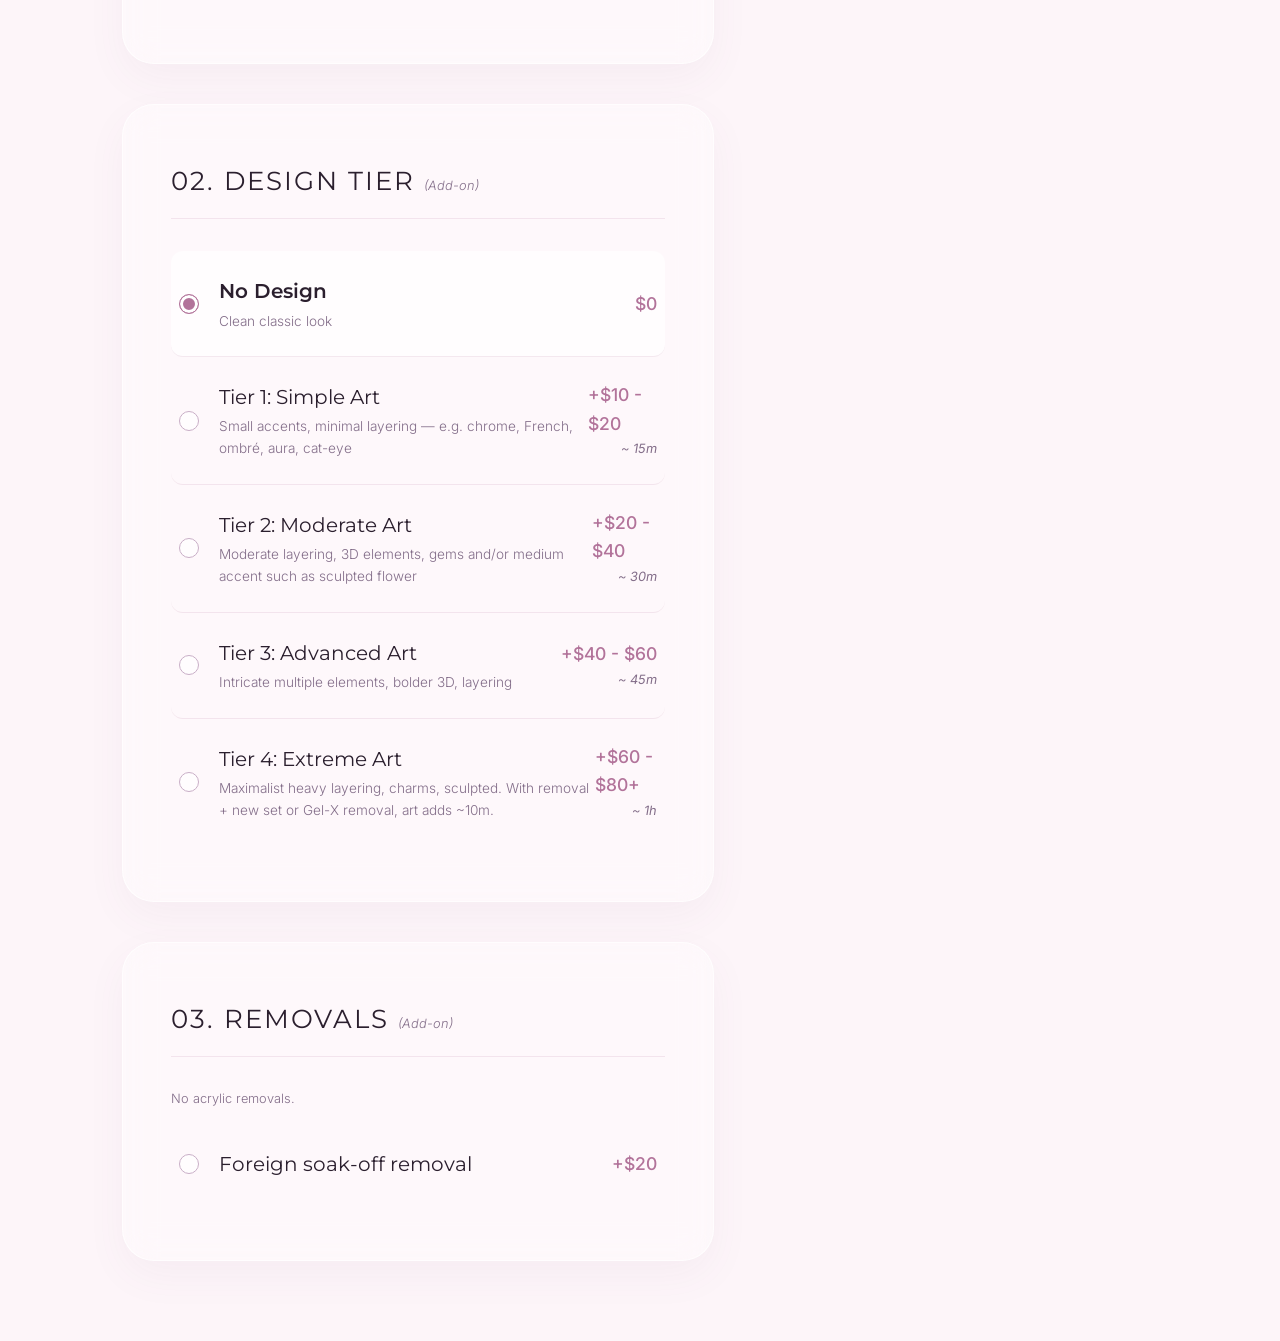
==== commit 4c4ac090: "Policy: shorten e-payment memo line (tip/nails only). Co-authored-by: Cursor <cursoragent@cursor.com" ====
--- a/index.html
+++ b/index.html
@@ -300,7 +300,7 @@
                 <h3>Payments</h3>
                 <ul>
                     <li>Cash or Zelle only. <strong>$5 discount</strong> when paying cash.</li>
-                    <li>Please do not put “tip” or “nails” in e-payment memos. Use your name and appointment date/time instead.</li>
+                    <li>Please do not put “tip” or “nails” in e-payment memos.</li>
                     <li>Please bring exact change (I do not carry change).</li>
                     <li>Prices listed are base prices and may vary depending on design or service. Message me for a quote!</li>
                     <li>Tips will be Venmo or Cash only 🤍</li>
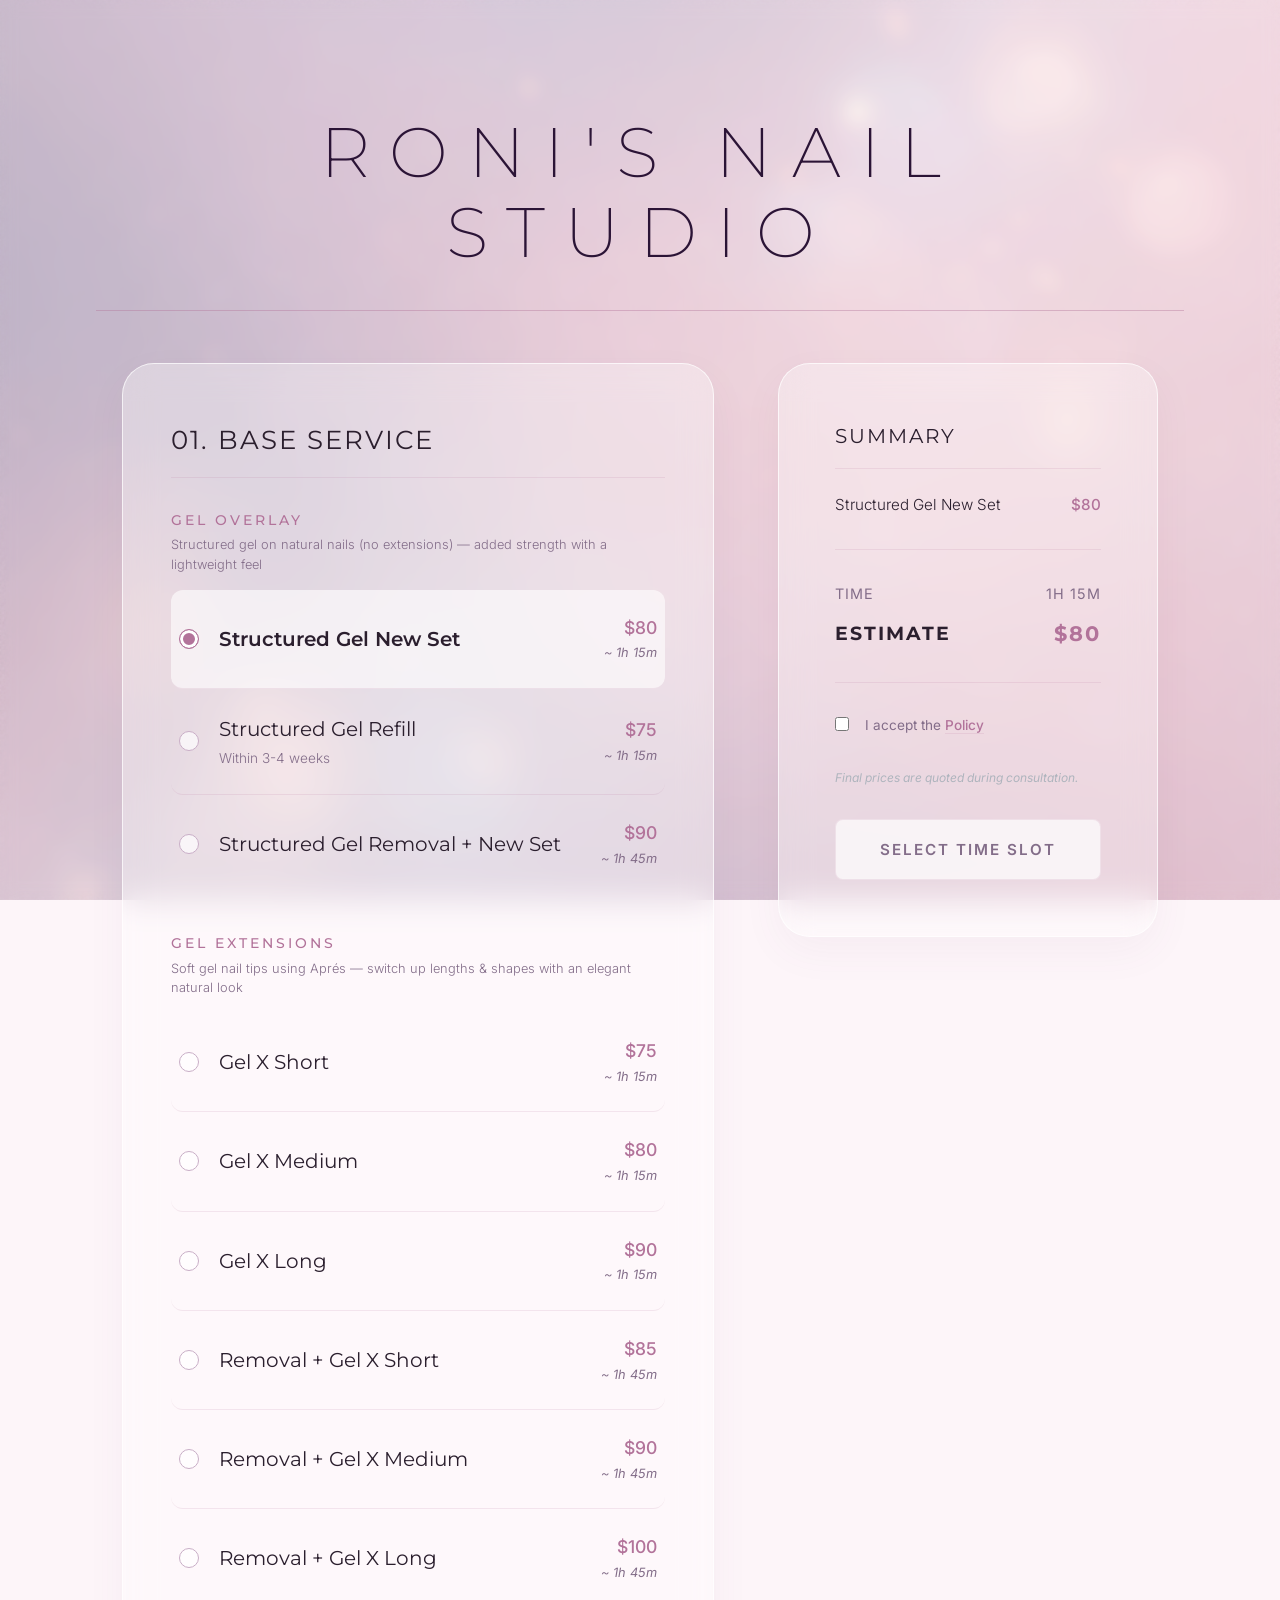
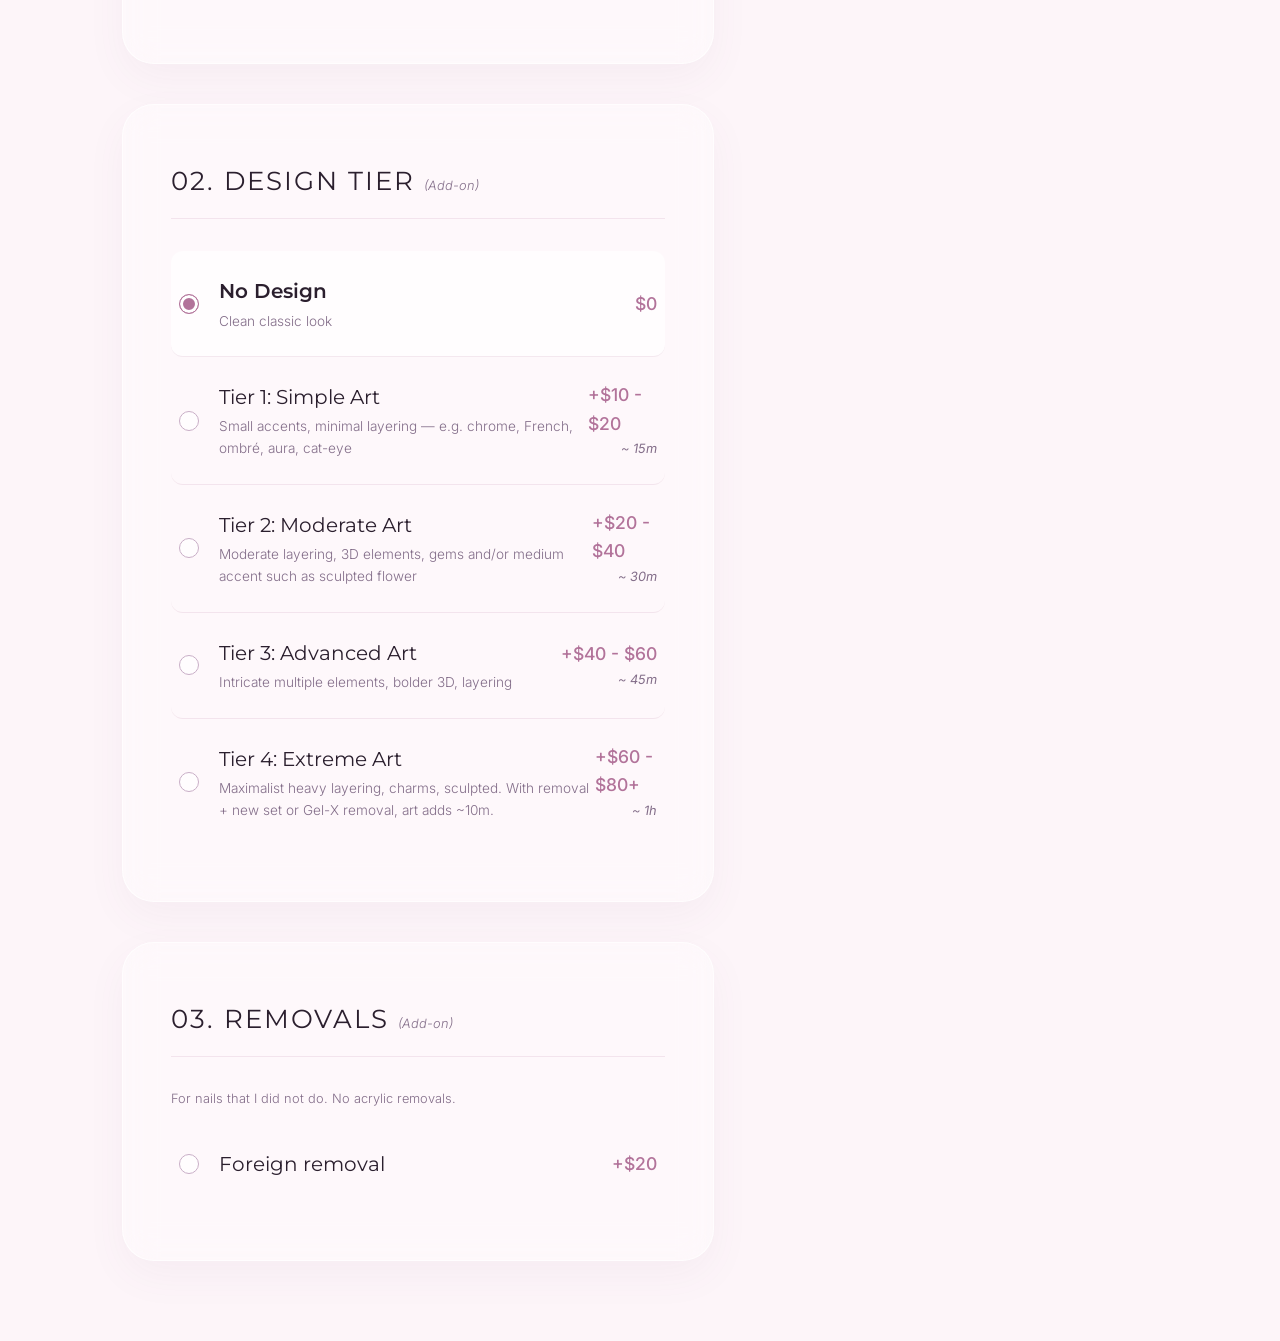
==== commit 8936c9bf: "Clarify removals copy and rename foreign removal option. Adds “for nails that I did not do” to the r" ====
--- a/index.html
+++ b/index.html
@@ -237,13 +237,13 @@
             <!-- Step 3: Removals -->
             <section class="form-section">
                 <h2>03. Removals <span class="subtitle">(Add-on)</span></h2>
-                <p class="category-desc">No acrylic removals.</p>
+                <p class="category-desc">For nails that I did not do. No acrylic removals.</p>
                 <div class="service-list">
                     <label class="list-row luxury-radio">
                         <input type="checkbox" name="addon-foreign-soakoff" value="1">
                         <div class="row-content">
                             <div class="row-info">
-                                <h3>Foreign soak-off removal</h3>
+                                <h3>Foreign removal</h3>
                             </div>
                             <div class="row-meta">
                                 <span class="price">+$20</span>
@@ -312,7 +312,7 @@
                 <ul>
                     <li>Private 1:1 studio. No guests or children unless arranged prior.</li>
                     <li>I do not work over other artists' work.</li>
-                    <li>I do not remove acrylics. Foreign soak-offs are an additional $20.</li>
+                    <li>I do not remove acrylics. Foreign removals are an additional $20.</li>
                 </ul>
             </div>
             
--- a/styles.css
+++ b/styles.css
@@ -186,6 +186,11 @@
     display: flex;
     flex-direction: column;
     gap: 0;
+}
+
+.list-row.addon-disabled {
+    opacity: 0.45;
+    cursor: not-allowed;
 }
 
 .list-row {
